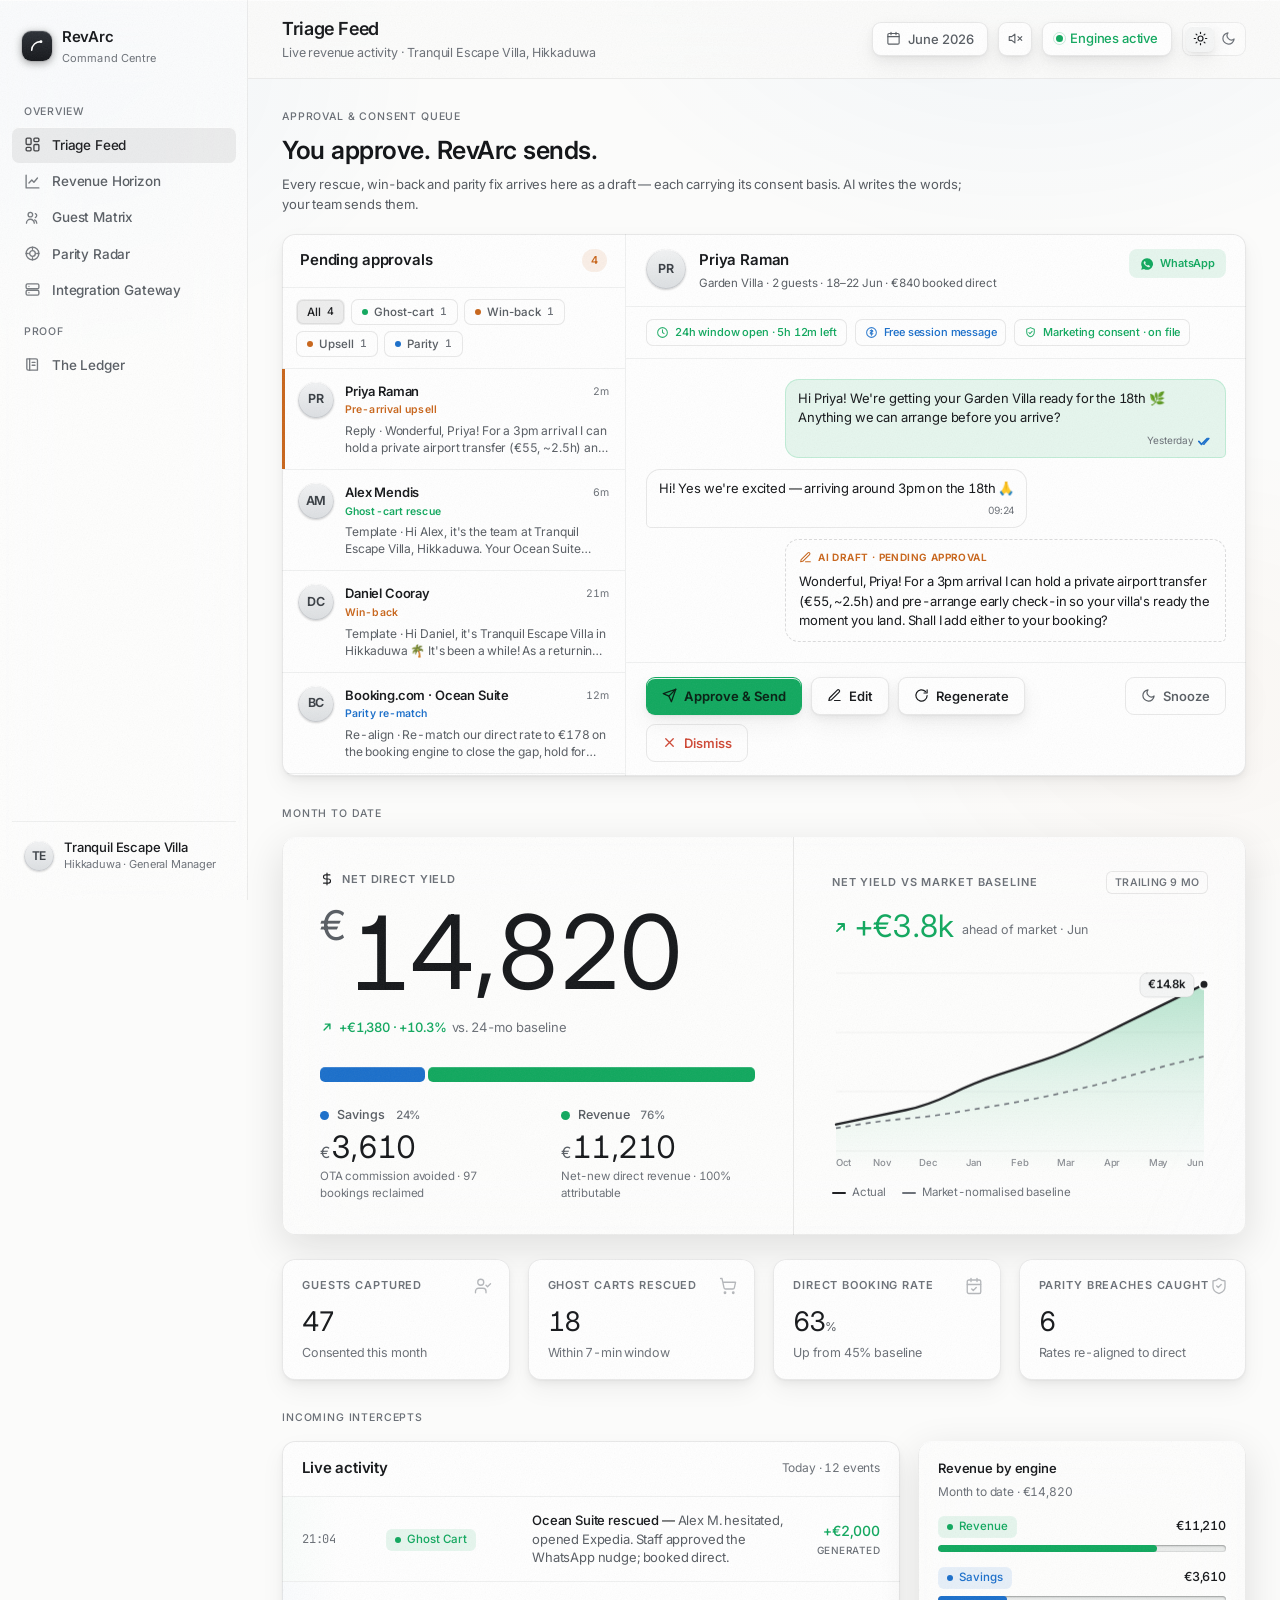
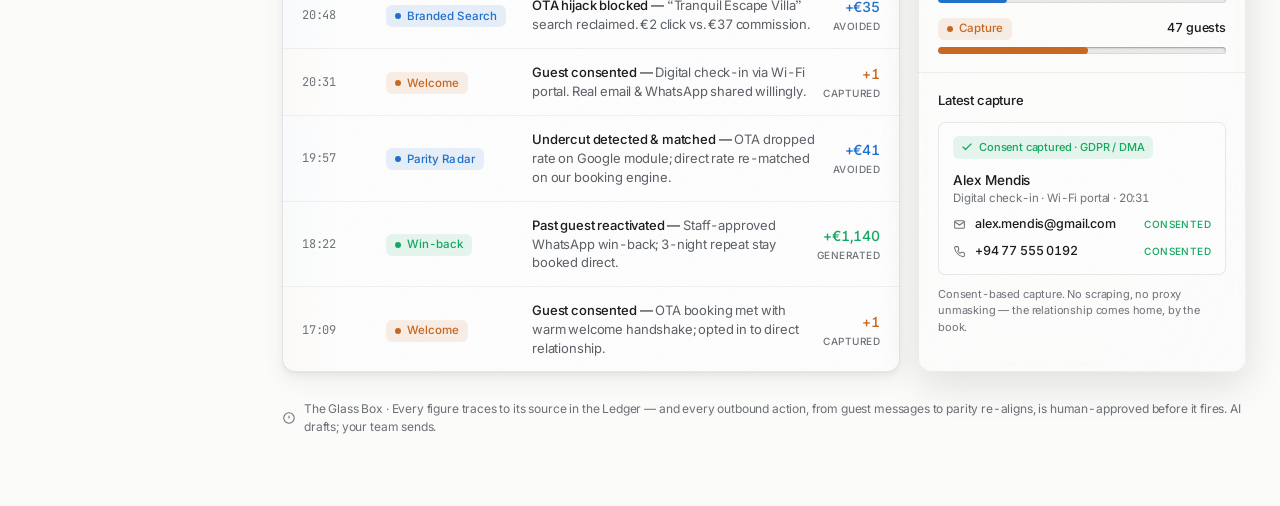
==== index.html @ 13516fdc "RevArc Command Centre prototype with mobile-responsive polish across parity, guests, ledger, integra" ====
<!DOCTYPE html>
<html lang="en" data-theme="dark">
<head>
<meta charset="UTF-8" />
<meta name="viewport" content="width=device-width, initial-scale=1.0, viewport-fit=cover" />
<title>RevArc Command Centre · Triage Feed · v10</title>
<link rel="preconnect" href="https://fonts.googleapis.com">
<link rel="preconnect" href="https://fonts.gstatic.com" crossorigin>
<link href="https://fonts.googleapis.com/css2?family=Inter:wght@300;400;500;600;700&family=JetBrains+Mono:wght@400;500&display=swap" rel="stylesheet" media="print" onload="this.media='all'">
<style>
:root[data-theme="dark"]{
  --bg-base:#050607; --bg-sunken:#020303;
  --surface-1:#0F1113; --surface-2:#171A1C; --surface-3:#1E2225;
  --border-subtle:rgba(255,255,255,.05); --border-default:#24272D; --border-strong:#383C44;
  --text-primary:#F7F8F8; --text-secondary:#8B9099; --text-tertiary:#61656C; --w-metric:300;
  --accent:#ECEEF3; --accent-hover:#FFFFFF; --accent-subtle:rgba(255,255,255,.10);
  --sentinel:#3B8FD4; --concierge:#E0883C; --yield:#35C77C;
  --positive:#35C77C; --negative:#E5675A;
  --sentinel-bg:rgba(59,143,212,.14); --concierge-bg:rgba(224,136,60,.14); --yield-bg:rgba(53,199,124,.12);
  --glass-fill:rgba(17,19,22,.5); --glass-brd:rgba(255,255,255,.1); --glass-hi:rgba(255,255,255,.09);
  --card-hi:rgba(255,255,255,.06);
  --elev:0 1px 1px rgba(0,0,0,.12),0 3px 4px rgba(0,0,0,.1),0 8px 14px rgba(0,0,0,.08);
  --elev-lg:0 4px 34px rgba(0,0,0,.6);
  --hover-shadow:0 22px 50px rgba(0,0,0,.62);
  --ambient-a:rgba(59,143,212,.06); --ambient-b:rgba(224,136,60,.03);
  --av-bg:linear-gradient(180deg,#33383F 0%,#1B1E22 100%); --av-fg:#E9EBEE; --av-ring:rgba(255,255,255,.10); --av-hi:rgba(255,255,255,.14);
  --topbar-fill:rgba(10,12,14,.82);
}
:root[data-theme="light"]{
  --bg-base:#FBFBFA; --bg-sunken:#EAECEB;
  --surface-1:#FFFFFF; --surface-2:#FFFFFF; --surface-3:#F5F6F6;
  --border-subtle:rgba(15,17,20,.06); --border-default:rgba(15,17,20,.09); --border-strong:rgba(15,17,20,.15);
  --text-primary:#15171A; --text-secondary:#585D63; --text-tertiary:#6B7077; --w-metric:400;
  --accent:#1B1C1F; --accent-hover:#000000; --accent-subtle:rgba(20,21,24,.07);
  --sentinel:#1A6FCB; --concierge:#C9651A; --yield:#10A85E;
  --positive:#10A85E; --negative:#CF4734;
  --sentinel-bg:rgba(26,111,203,.10); --concierge-bg:rgba(201,101,26,.10); --yield-bg:rgba(16,168,94,.10);
  --glass-fill:rgba(255,255,255,.62); --glass-brd:rgba(15,17,20,.07); --glass-hi:rgba(255,255,255,.85);
  --card-hi:rgba(255,255,255,.9);
  --elev:0 1px 2px rgba(15,17,20,.04),0 4px 10px rgba(15,17,20,.05),0 10px 24px rgba(15,17,20,.05);
  --elev-lg:0 12px 40px rgba(15,17,20,.12);
  --hover-shadow:0 24px 52px rgba(15,17,20,.17);
  --ambient-a:rgba(26,111,203,.05); --ambient-b:rgba(201,101,26,.03);
  --av-bg:linear-gradient(180deg,#F2F3F4 0%,#DCDFE2 100%); --av-fg:#3A3F45; --av-ring:rgba(15,17,20,.10); --av-hi:rgba(255,255,255,.95);
  --topbar-fill:rgba(252,252,251,.85);
}
:root{
  --radius-sm:7px; --radius-md:13px; --radius-lg:16px;
  --ease-out:cubic-bezier(.16,1,.3,1); --ease-std:cubic-bezier(.4,0,.2,1); --ease-butter:cubic-bezier(.22,1,.36,1);
  --sidebar-w:248px; --glass-blur:blur(34px) saturate(118%);
}
*{box-sizing:border-box;margin:0;padding:0}
html,body{height:100%}html{background:var(--bg-base)}
body{
  font-family:'Inter',-apple-system,BlinkMacSystemFont,sans-serif;
  font-feature-settings:"cv01" 1,"ss03" 1,"tnum" 1;
  background:var(--bg-base); color:var(--text-primary);
  font-size:14px; font-weight:400; line-height:1.5; letter-spacing:-.011em;
  -webkit-font-smoothing:antialiased; text-rendering:optimizeLegibility;
  transition:background .5s var(--ease-std), color .5s var(--ease-std);
}
body::before{content:"";position:fixed;inset:0;z-index:0;pointer-events:none;
  background:radial-gradient(760px 500px at 80% -6%,var(--ambient-a),transparent 62%),radial-gradient(660px 460px at 4% 8%,var(--ambient-a),transparent 58%),radial-gradient(560px 440px at 94% 78%,var(--ambient-b),transparent 60%);}
.card::after,.meter::after,.panel::after,.sidebar::after,.topbar::after{content:"";position:absolute;inset:0;border-radius:inherit;z-index:3;pointer-events:none;opacity:.07;
  background-image:url("data:image/svg+xml,%3Csvg xmlns='http://www.w3.org/2000/svg' width='256' height='256'%3E%3Cfilter id='n'%3E%3CfeTurbulence type='fractalNoise' baseFrequency='0.8' numOctaves='4' stitchTiles='stitch'/%3E%3CfeColorMatrix type='saturate' values='0'/%3E%3C/filter%3E%3Crect width='100%25' height='100%25' filter='url(%23n)'/%3E%3C/svg%3E");background-size:256px 256px}
.card.sheen::before,.panel.sheen::before{content:"";position:absolute;inset:0;border-radius:inherit;z-index:3;pointer-events:none;opacity:.07;
  background-image:url("data:image/svg+xml,%3Csvg xmlns='http://www.w3.org/2000/svg' width='256' height='256'%3E%3Cfilter id='n'%3E%3CfeTurbulence type='fractalNoise' baseFrequency='0.8' numOctaves='4' stitchTiles='stitch'/%3E%3CfeColorMatrix type='saturate' values='0'/%3E%3C/filter%3E%3Crect width='100%25' height='100%25' filter='url(%23n)'/%3E%3C/svg%3E");background-size:256px 256px}
.tnum{font-variant-numeric:tabular-nums}
.mono{font-family:'JetBrains Mono',monospace;font-variant-numeric:tabular-nums;letter-spacing:-.015em}
::selection{background:var(--accent-subtle)}
:focus-visible{outline:2px solid var(--accent);outline-offset:2px;border-radius:4px}

/* custom cursor */
body.cursor-on,body.cursor-on *{cursor:none !important}
.cursor-dot,.cursor-ring{position:fixed;top:0;left:0;z-index:10000;pointer-events:none;border-radius:50%;will-change:transform;opacity:0;transition:opacity .3s}
body.cursor-on .cursor-dot{opacity:1}
.cursor-dot{width:6px;height:6px;background:var(--accent)}
.cursor-ring{width:30px;height:30px;border:1.5px solid var(--accent);
  transition:width .3s var(--ease-out),height .3s var(--ease-out),background .3s,border-color .3s,opacity .3s}
body.cursor-on .cursor-ring{opacity:.4}
body.cursor-on .cursor-ring.hot{width:44px;height:44px;opacity:.55;background:transparent}

/* moving sheen on glass */
.sheen::after{content:"";position:absolute;inset:0;border-radius:inherit;pointer-events:none;z-index:1;
  background:linear-gradient(115deg,transparent 36%,var(--glass-hi) 50%,transparent 64%);
  background-size:260% 100%;background-position:var(--sheen,0%) 0;opacity:.45;mix-blend-mode:overlay;transition:background-position .15s linear}

.app{display:grid;grid-template-columns:var(--sidebar-w) 1fr;min-height:100vh;position:relative;z-index:1}
.sidebar{display:flex;flex-direction:column;position:sticky;top:0;height:100vh;padding:18px 12px;
  background:var(--glass-fill);backdrop-filter:var(--glass-blur);-webkit-backdrop-filter:var(--glass-blur);
  box-shadow:inset -1px 0 0 var(--glass-brd),inset 0 1px 0 var(--glass-hi)}
.brand{display:flex;align-items:center;gap:10px;padding:8px 10px 22px}
.brand-mark{width:30px;height:30px;border-radius:9px;background:linear-gradient(180deg,#2B2F35 0%,#14161A 100%);display:grid;place-items:center;flex:none;box-shadow:inset 0 1px 0 rgba(255,255,255,.14),0 2px 8px rgba(0,0,0,.4),0 0 0 1px var(--border-default)}
.brand-mark svg{width:16px;height:16px;color:#fff}
.brand-name{font-weight:590;font-size:15px;letter-spacing:-.02em}
.brand-sub{font-size:11px;color:var(--text-tertiary);letter-spacing:.01em;margin-top:1px}
.nav-label{font-size:10.5px;font-weight:510;letter-spacing:.07em;text-transform:uppercase;color:var(--text-tertiary);padding:16px 12px 7px}
.nav-item{display:flex;align-items:center;gap:11px;padding:8px 12px;border-radius:7px;color:var(--text-secondary);font-size:13.5px;font-weight:500;cursor:pointer;position:relative;transition:background .18s var(--ease-out),color .18s;border:none;background:none;width:100%;text-align:left;font-family:inherit;text-decoration:none}
.nav-item svg{width:17px;height:17px;flex:none;opacity:.82}
.nav-item:hover{background:var(--surface-2);color:var(--text-primary)}
.nav-item.active{background:var(--accent-subtle);color:var(--accent);box-shadow:inset 0 1px 0 var(--card-hi)}
.sidebar-foot{margin-top:auto;padding:12px 8px 4px;border-top:1px solid var(--border-subtle)}
.user-chip{display:flex;align-items:center;gap:10px;padding:6px 4px}
.avatar{width:30px;height:30px;border-radius:50%;background:var(--av-bg);display:grid;place-items:center;font-size:12px;font-weight:600;color:var(--av-fg);flex:none;box-shadow:inset 0 1px 0 var(--av-hi),inset 0 0 0 1px var(--av-ring),0 1px 2px rgba(0,0,0,.18)}
.user-name{font-size:13px;font-weight:510;line-height:1.2}
.user-role{font-size:11px;color:var(--text-tertiary)}

.main{display:flex;flex-direction:column;min-width:0}
.topbar{position:sticky;top:0;z-index:20;display:flex;align-items:center;gap:16px;padding:15px 34px;
  background:var(--topbar-fill);backdrop-filter:var(--glass-blur);-webkit-backdrop-filter:var(--glass-blur);
  border-bottom:1px solid var(--glass-brd);box-shadow:inset 0 1px 0 var(--glass-hi);isolation:isolate}
.page-title{font-size:18px;font-weight:590;letter-spacing:-.02em}
.page-meta{font-size:12.5px;color:var(--text-tertiary);margin-top:2px}
.vbadge{font-size:10px;font-weight:510;letter-spacing:.05em;text-transform:uppercase;color:var(--accent);background:var(--accent-subtle);padding:4px 9px;border-radius:6px;box-shadow:inset 0 0 0 1px var(--glass-brd),inset 0 1px 0 var(--card-hi)}
.topbar-right{margin-left:auto;display:flex;align-items:center;gap:10px}
.pill{display:inline-flex;align-items:center;gap:7px;height:34px;padding:0 13px;border-radius:9px;border:1px solid var(--border-default);background:var(--surface-2);font-size:13px;font-weight:500;color:var(--text-secondary);cursor:pointer;transition:.28s var(--ease-butter);font-family:inherit;box-shadow:var(--elev),inset 0 1px 0 var(--card-hi)}
.pill:hover{border-color:var(--border-strong);color:var(--text-primary);transform:translateY(-1px);box-shadow:var(--hover-shadow),inset 0 1px 0 var(--card-hi)}
.pill svg{width:15px;height:15px}
.pill.icon-only{padding:0;width:34px;justify-content:center}
.sync{color:var(--positive);cursor:default}
.sync:hover{transform:none}
.dot{width:7px;height:7px;border-radius:50%;background:currentColor;position:relative}
.dot.breathe::after{content:"";position:absolute;inset:-3px;border-radius:50%;border:1px solid currentColor;opacity:.22}
.theme-toggle{display:flex;align-items:center;border:1px solid var(--glass-brd);border-radius:9px;background:var(--glass-fill);backdrop-filter:var(--glass-blur);-webkit-backdrop-filter:var(--glass-blur);padding:3px;height:34px;box-shadow:inset 0 1px 0 var(--glass-hi)}
.theme-toggle button{width:28px;height:26px;border:none;background:none;border-radius:6px;display:grid;place-items:center;cursor:pointer;color:var(--text-tertiary);transition:.45s var(--ease-butter)}
.theme-toggle button svg{width:15px;height:15px}
.theme-toggle button.on{background:var(--surface-3);color:var(--text-primary);box-shadow:var(--elev),inset 0 1px 0 var(--card-hi)}

.content{padding:30px 34px 70px;max-width:1500px;width:100%}
.section-eyebrow{font-size:10.5px;font-weight:510;letter-spacing:.08em;text-transform:uppercase;color:var(--text-tertiary);margin-bottom:15px}
.hero{margin-bottom:24px}
.card.hero-hub{display:flex;gap:0;align-items:stretch;padding:0}
.hh-main{flex:1 1 53%;display:flex;flex-direction:column;justify-content:center;min-width:0;padding:34px 38px}
.hh-side{flex:1 1 47%;display:flex;flex-direction:column;justify-content:flex-start;min-width:0;padding:34px 38px;border-left:1px solid var(--border-default)}
.hh-figure{font-size:clamp(60px,8vw,104px);font-weight:var(--w-metric);letter-spacing:-.04em;line-height:.9;display:flex;align-items:flex-start;position:relative;z-index:2;color:var(--text-primary)}
.hh-figure .kpi-cur{font-size:.4em;margin-top:.14em;margin-right:5px}
.hh-base{color:var(--text-tertiary);font-weight:400}
.comp{margin-top:30px;max-width:560px;position:relative}
.comp-bar{display:flex;gap:3px;height:15px;width:100%;transform-origin:left center;animation:barGrow 1.05s var(--ease-butter) both;animation-delay:.3s}
@keyframes barGrow{from{transform:scaleX(0);opacity:.3}to{transform:scaleX(1);opacity:1}}
.comp-seg{height:100%;border-radius:5px;cursor:default;box-shadow:inset 0 1px 0 rgba(255,255,255,.16);transition:opacity .28s var(--ease-butter)}
.comp-seg.sav{flex:2436 1 0;background:var(--sentinel)}
.comp-seg.rev{flex:7564 1 0;background:var(--yield)}
.comp[data-active="sav"] .comp-seg.rev,.comp[data-active="rev"] .comp-seg.sav{opacity:.28}
.comp-legend{display:flex;gap:44px;margin-top:24px}
.cl{display:flex;flex-direction:column;gap:6px;cursor:default;transition:opacity .28s var(--ease-butter)}
.comp[data-active="sav"] .cl.rev,.comp[data-active="rev"] .cl.sav{opacity:.36}
.cl-top{display:flex;align-items:center;gap:8px;font-size:12.5px;color:var(--text-secondary);font-weight:530;letter-spacing:-.005em}
.cl-dot{width:9px;height:9px;border-radius:50%;flex:none}
.cl-share{margin-left:3px;font-size:11.5px;color:var(--text-tertiary);font-weight:500;font-variant-numeric:tabular-nums}
.cl-val{font-size:31px;font-weight:var(--w-metric);letter-spacing:-.025em;line-height:1;color:var(--text-primary);font-variant-numeric:tabular-nums}
.cl-val .kpi-cur{font-size:.5em;margin-right:2px}
.cl-note{font-size:11.5px;color:var(--text-tertiary);line-height:1.45;max-width:236px}
.comp-tip{position:absolute;top:-14px;left:0;transform:translate(-50%,-100%) translateY(6px);pointer-events:none;opacity:0;transition:opacity .2s var(--ease-butter),transform .2s var(--ease-butter);z-index:30;width:230px;box-sizing:border-box;padding:13px 15px;border-radius:12px;background:var(--surface-3);box-shadow:inset 0 0 0 1px var(--glass-brd),var(--elev-lg)}
.comp-tip.on{opacity:1;transform:translate(-50%,-100%) translateY(0)}
.ct-row{display:flex;align-items:center;gap:7px;font-size:11.5px;color:var(--text-secondary);font-weight:530;margin-bottom:8px}
.ct-dot{width:8px;height:8px;border-radius:50%}
.ct-share{margin-left:auto;color:var(--text-tertiary);font-weight:500;font-variant-numeric:tabular-nums}
.ct-amt{font-size:24px;font-weight:300;letter-spacing:-.02em;line-height:1;margin-bottom:7px;font-variant-numeric:tabular-nums;color:var(--text-primary)}
.ct-note{font-size:11px;color:var(--text-tertiary);line-height:1.45}
.hh-side-eyebrow{font-size:11px;color:var(--text-tertiary);font-weight:600;letter-spacing:.08em;text-transform:uppercase}
.hh-side-head{display:flex;align-items:center;justify-content:space-between;gap:12px}
.hh-side-chip{font-size:10.5px;font-weight:560;letter-spacing:.02em;text-transform:uppercase;color:var(--text-tertiary);padding:4px 9px;border-radius:6px;box-shadow:inset 0 0 0 1px var(--border-default);white-space:nowrap}
.hh-side-stat{display:flex;align-items:flex-end;gap:5px;margin-top:16px;font-size:31px;font-weight:var(--w-metric);letter-spacing:-.025em;line-height:1;color:var(--yield);font-variant-numeric:tabular-nums}
.hh-side-stat svg{width:17px;height:17px;margin-bottom:5px}
.hh-side-stat-sub{font-size:12.5px;font-weight:400;letter-spacing:-.005em;color:var(--text-tertiary);margin-left:4px;margin-bottom:5px}
.hh-side .spark{flex:1 1 auto;min-height:188px;margin-top:18px}
@media (prefers-reduced-motion:reduce){.comp-bar{animation:none}}
@media (max-width:1080px){.card.hero-hub{flex-direction:column}.hh-side{border-left:none;border-top:1px solid var(--border-default)}}

.card,.meter,.panel{position:relative;isolation:isolate}
.card{background:var(--surface-1);border-radius:var(--radius-md);padding:22px 24px;overflow:hidden;
  box-shadow:inset 0 0 0 1px var(--border-default),inset 0 1px 0 var(--card-hi),var(--elev)}
.card.hero-main{background:var(--glass-fill);backdrop-filter:var(--glass-blur);-webkit-backdrop-filter:var(--glass-blur);
  box-shadow:inset 0 1px 0 var(--glass-hi),inset 0 0 0 1px var(--glass-brd),var(--elev-lg)}
.lift{transition:transform .5s var(--ease-butter),box-shadow .5s var(--ease-butter)}
.lift:hover{transform:translateY(-4px);
  box-shadow:inset 0 0 0 1px var(--border-strong),inset 0 1px 0 var(--card-hi),var(--hover-shadow)}
.card.hero-main.lift:hover,.panel.glass.lift:hover{box-shadow:inset 0 1px 0 var(--glass-hi),inset 0 0 0 1px var(--glass-brd),var(--hover-shadow)}

.kpi-eyebrow{font-size:11px;color:var(--text-tertiary);font-weight:600;letter-spacing:.08em;text-transform:uppercase;display:flex;align-items:center;gap:8px;margin-bottom:14px;position:relative;z-index:2}
.kpi-value{font-size:46px;font-weight:300;letter-spacing:-.035em;line-height:1;position:relative;z-index:2}
.kpi-value.sm{font-size:31px;font-weight:400;letter-spacing:-.02em}
.kpi-cur{font-size:.52em;color:var(--text-secondary);font-weight:400;margin-right:3px}
.kpi-delta{display:inline-flex;align-items:center;gap:5px;font-size:13px;font-weight:510;margin-top:14px;position:relative;z-index:2}
.kpi-delta.up{color:var(--positive)}
.kpi-delta svg{width:14px;height:14px}
.kpi-sub{font-size:12.5px;color:var(--text-tertiary);margin-top:9px;line-height:1.5;position:relative;z-index:2}

/* odometer */
.od{display:inline-flex;align-items:flex-start}
.od-cell{display:inline-block;height:1em;line-height:1;overflow:hidden;vertical-align:top}
.od-strip{display:flex;flex-direction:column;transition:transform .9s var(--ease-butter)}
.od-strip>span{height:1em;line-height:1;display:block}
.od-sep{display:inline-block}

.engine-accent.sentinel{--c:var(--sentinel);--cbg:var(--sentinel-bg)}
.engine-accent.yield{--c:var(--yield);--cbg:var(--yield-bg)}
.card.engine-accent{display:flex;flex-direction:column}
.card.engine-accent .kpi-delta{padding-top:16px}
.card.engine-accent .spark.mini{flex:1 1 auto;height:auto;min-height:52px;margin-top:16px;position:relative;z-index:2}
.card.engine-accent .spark.mini svg{width:100%;height:100%;display:block}

.spark{margin-top:20px;height:96px;width:100%;position:relative;z-index:2}
#yieldChart{touch-action:none;cursor:crosshair;width:100%;height:100%;display:block}
@media(max-width:760px){.comp-tip{width:min(240px,calc(100vw - 32px))}}
.spark canvas{width:100%!important;height:100%!important}
.baseline-legend{display:flex;gap:16px;margin-top:11px;font-size:11.5px;color:var(--text-tertiary);position:relative;z-index:2}
.lg{display:inline-flex;align-items:center;gap:6px}
.lg i{width:14px;height:2px;border-radius:2px;display:inline-block}
.meters{display:grid;grid-template-columns:repeat(4,1fr);gap:18px;margin-bottom:30px}
.meter{background:var(--surface-1);border-radius:var(--radius-md);padding:18px 20px;overflow:hidden;
  box-shadow:inset 0 0 0 1px var(--border-default),inset 0 1px 0 var(--card-hi),var(--elev)}
.meter .kpi-value{font-size:27px;font-weight:400}
.meter-ico{position:absolute;top:18px;right:18px;width:18px;height:18px;color:var(--text-tertiary);opacity:.5;transition:opacity .28s var(--ease-butter),transform .28s var(--ease-butter);z-index:2;pointer-events:none}
.meter:hover .meter-ico{opacity:.85;transform:translateY(-1px)}
.meter-ico svg{width:100%;height:100%;display:block;stroke-width:1.8}

.chip{display:inline-flex;align-items:center;gap:6px;height:22px;padding:0 9px;border-radius:6px;font-size:11.5px;font-weight:510;letter-spacing:.005em;box-shadow:inset 0 0 0 1px rgba(255,255,255,.05)}
.chip .cdot{width:6px;height:6px;border-radius:50%;background:var(--c)}
.chip.sentinel{--c:var(--sentinel);background:var(--sentinel-bg);color:var(--sentinel)}
.chip.concierge{--c:var(--concierge);background:var(--concierge-bg);color:var(--concierge)}
.chip.yield{--c:var(--yield);background:var(--yield-bg);color:var(--yield)}

.feed-wrap{display:grid;grid-template-columns:1fr 328px;gap:18px;align-items:stretch}
.feed-wrap>.anim{display:flex;flex-direction:column;min-height:0}
.feed-wrap>.anim>.panel{flex:1 1 auto}
.panel{background:var(--surface-1);border-radius:var(--radius-md);overflow:hidden;box-shadow:inset 0 0 0 1px var(--border-default),inset 0 1px 0 var(--card-hi),var(--elev)}
.panel.glass{background:var(--glass-fill);backdrop-filter:var(--glass-blur);-webkit-backdrop-filter:var(--glass-blur);box-shadow:inset 0 1px 0 var(--glass-hi),inset 0 0 0 1px var(--glass-brd),var(--elev-lg)}
.panel-head{display:flex;align-items:center;justify-content:space-between;padding:16px 20px;border-bottom:1px solid var(--border-subtle);position:relative;z-index:2}
.panel-head h3{font-size:15px;font-weight:600;letter-spacing:-.01em}
.panel-head .sub{font-size:12px;color:var(--text-tertiary)}
.feed-list{position:relative;z-index:2}
.row{display:grid;grid-template-columns:70px 132px 1fr auto;gap:14px;align-items:center;padding:14px 20px;border-bottom:1px solid var(--border-subtle);position:relative;transition:background .22s var(--ease-out)}
.row::before{content:"";position:absolute;left:0;top:0;bottom:0;width:58px;pointer-events:none;
  background:linear-gradient(90deg,var(--cfade),transparent);opacity:.22;transition:opacity .25s}
.row:last-child{border-bottom:none}
.row.s{--cfade:var(--sentinel-bg)} .row.c{--cfade:var(--concierge-bg)} .row.y{--cfade:var(--yield-bg)}
.row:hover{background:var(--surface-2)} .row:hover::before{opacity:.5}
.row>*{position:relative;z-index:1}
.row.fresh{animation:rowin .55s var(--ease-out)}
@keyframes rowin{from{opacity:0;transform:translateY(-8px)}to{opacity:1;transform:none}}
.row .time{font-size:12px;color:var(--text-tertiary)}
.row .event{font-size:13px;color:var(--text-primary);font-weight:400;line-height:1.45}
.row .event b{font-weight:510}
.row .event .guest{color:var(--text-secondary)}
.row .val{font-size:14px;font-weight:510;text-align:right;white-space:nowrap}
.row .val.pos{color:var(--positive)}
.row .val .lbl{display:block;font-size:10px;font-weight:500;color:var(--text-tertiary);text-transform:uppercase;letter-spacing:.05em;text-align:right;margin-top:2px}
.row.s .val{color:var(--sentinel)} .row.c .val{color:var(--concierge)}

.mini{padding:18px 20px;position:relative;z-index:2}
.mini h4{font-size:13px;font-weight:560;letter-spacing:-.01em;margin-bottom:4px}
.bar-row{margin-top:15px}
.bar-row .bl{display:flex;justify-content:space-between;align-items:center;font-size:12.5px;margin-bottom:7px}
.bar-row .bl .vv{font-weight:510}
.track{height:7px;border-radius:4px;background:var(--bg-sunken);overflow:hidden;box-shadow:inset 0 0 0 1px var(--border-subtle),inset 0 1px 2px rgba(0,0,0,.3)}
.track i{display:block;height:100%;width:0;border-radius:4px;background:var(--c)}
.capture{padding:18px 20px;border-top:1px solid var(--border-subtle);position:relative;z-index:2}
.consent-card{border-radius:var(--radius-sm);padding:14px 15px;background:var(--surface-2);box-shadow:inset 0 0 0 1px var(--border-default),inset 0 1px 0 var(--card-hi)}
.consent-badge{display:inline-flex;align-items:center;gap:6px;font-size:11px;font-weight:510;color:var(--yield);background:var(--yield-bg);padding:3px 8px;border-radius:6px;margin-bottom:11px;box-shadow:inset 0 0 0 1px rgba(255,255,255,.05)}
.consent-badge svg{width:12px;height:12px}
.consent-row{display:flex;align-items:center;gap:9px;font-size:12.5px;margin-top:8px;color:var(--text-secondary)}
.consent-row svg{width:13px;height:13px;color:var(--text-tertiary);flex:none}
.consent-row .v{color:var(--text-primary);font-weight:500}
.consent-tag{margin-left:auto;font-size:10px;color:var(--yield);font-weight:510;text-transform:uppercase;letter-spacing:.04em}
.foot-note{margin-top:28px;font-size:12px;color:var(--text-tertiary);display:flex;align-items:center;gap:8px}
.foot-note svg{flex:none}

@keyframes cardin{from{opacity:0;transform:translateY(12px)}to{opacity:1;transform:none}}
.anim{animation:cardin .65s var(--ease-out) backwards}
.d1{animation-delay:.04s}.d2{animation-delay:.1s}.d3{animation-delay:.16s}.d4{animation-delay:.22s}.d5{animation-delay:.28s}.d6{animation-delay:.34s}.d7{animation-delay:.4s}
@media(max-width:1100px){.hero,.meters,.feed-wrap{grid-template-columns:1fr 1fr}.feed-wrap{grid-template-columns:1fr}}
@media(max-width:760px){.app{grid-template-columns:1fr}.hero{grid-template-columns:1fr}}
@media(max-width:560px){.meters{grid-template-columns:1fr}.row{grid-template-columns:1fr auto;gap:3px 12px;padding:12px 15px;align-items:start}.row .time{grid-column:1;grid-row:1}.row>span:nth-child(2){grid-column:1;grid-row:2;margin:2px 0}.row .event{grid-column:1;grid-row:3}.row .val{grid-column:2;grid-row:1/4;align-self:center}}
@media(prefers-reduced-motion:reduce){*{animation:none!important;transition:none!important}}

/* ===== Approval Inbox (human-in-the-loop) ===== */
.queue-intro{font-size:12.5px;color:var(--text-secondary);margin:-6px 0 15px;max-width:820px;line-height:1.55}
.q-hero{margin-bottom:20px}
.q-hero .section-eyebrow{margin-bottom:11px}
.q-hero-title{font-size:clamp(21px,2.1vw,25px);font-weight:600;letter-spacing:-.02em;line-height:1.18;color:var(--text-primary);margin-bottom:9px}
.q-hero-sub{font-size:13px;color:var(--text-secondary);line-height:1.55;max-width:680px}
.q-filters{display:flex;flex-wrap:wrap;gap:6px;padding:11px 14px;border-bottom:1px solid var(--border-subtle);position:relative;z-index:2}
.qf{display:inline-flex;align-items:center;gap:6px;height:26px;padding:0 10px;border-radius:7px;border:1px solid var(--border-default);background:var(--surface-2);color:var(--text-secondary);font-size:11.5px;font-weight:520;font-family:inherit;cursor:pointer;transition:.2s var(--ease-out)}
.qf:hover{border-color:var(--border-strong);color:var(--text-primary)}
.qf.on{background:var(--accent-subtle);color:var(--accent);border-color:transparent;box-shadow:inset 0 0 0 1px var(--glass-brd)}
.qf .qf-n{font-variant-numeric:tabular-nums;font-size:10.5px;color:var(--text-tertiary)}
.qf.on .qf-n{color:var(--accent)}
.qf .qf-dot{width:6px;height:6px;border-radius:50%;background:var(--c,var(--text-tertiary))}
.inbox{display:grid;grid-template-columns:344px 1fr;align-items:stretch;min-height:540px}
.inbox-queue{border-right:1px solid var(--border-subtle);display:flex;flex-direction:column;min-width:0}
.queue-head{display:flex;align-items:center;justify-content:space-between;padding:15px 18px;border-bottom:1px solid var(--border-subtle);position:relative;z-index:2}
.queue-head h3{font-size:15px;font-weight:600;letter-spacing:-.01em}
.queue-count{font-size:11px;font-weight:580;color:var(--concierge);background:var(--concierge-bg);padding:3px 9px;border-radius:20px;box-shadow:inset 0 0 0 1px rgba(255,255,255,.05)}
.queue-list{overflow-y:auto;flex:1;position:relative;z-index:2}
.q-item{display:flex;gap:11px;padding:13px 16px;border-bottom:1px solid var(--border-subtle);cursor:pointer;position:relative;transition:background .2s var(--ease-out),opacity .35s,transform .35s}
.q-item::before{content:"";position:absolute;left:0;top:0;bottom:0;width:3px;background:var(--c,var(--concierge));opacity:0;transition:opacity .2s}
.q-item:hover{background:var(--surface-2)}
.q-item.sel{background:var(--surface-2)}
.q-item.sel::before{opacity:1}
.q-item.removing{opacity:0;transform:translateX(-14px)}
.q-av{width:36px;height:36px;border-radius:50%;flex:none;display:grid;place-items:center;font-size:12.5px;font-weight:650;color:var(--av-fg);background:var(--av-bg);box-shadow:inset 0 1px 0 var(--av-hi),inset 0 0 0 1px var(--av-ring),0 1px 2px rgba(0,0,0,.18)}
.q-main{min-width:0;flex:1}
.q-top{display:flex;align-items:center;gap:8px}
.q-name{font-size:13px;font-weight:580;white-space:nowrap;overflow:hidden;text-overflow:ellipsis}
.q-time{font-size:10.5px;color:var(--text-tertiary);margin-left:auto;flex:none}
.q-type{font-size:10.5px;font-weight:580;letter-spacing:.01em;margin-top:1px}
.q-prev{font-size:12px;color:var(--text-secondary);margin-top:4px;display:-webkit-box;-webkit-line-clamp:2;-webkit-box-orient:vertical;overflow:hidden;line-height:1.42}
.q-empty{padding:46px 22px;text-align:center;color:var(--text-tertiary);font-size:12.5px;line-height:1.5}
.inbox-thread{display:flex;flex-direction:column;min-width:0;position:relative;z-index:2}
.th-head{padding:15px 20px;border-bottom:1px solid var(--border-subtle);display:flex;align-items:flex-start;gap:13px}
.th-head .q-av{width:40px;height:40px}
.th-id{min-width:0}
.th-name{font-size:15px;font-weight:600;letter-spacing:-.01em}
.th-ctx{font-size:11.5px;color:var(--text-secondary);margin-top:3px;line-height:1.45}
.th-chan{margin-left:auto;display:inline-flex;align-items:center;gap:6px;font-size:11px;font-weight:580;color:var(--yield);background:var(--yield-bg);padding:6px 11px;border-radius:8px;flex:none;box-shadow:inset 0 0 0 1px rgba(255,255,255,.05)}
.th-chan svg{width:14px;height:14px}
.th-badges{display:flex;flex-wrap:wrap;gap:8px;padding:12px 20px;border-bottom:1px solid var(--border-subtle)}
.tb{display:inline-flex;align-items:center;gap:6px;font-size:11px;font-weight:520;padding:5px 10px;border-radius:7px;background:var(--surface-2);color:var(--text-secondary);box-shadow:inset 0 0 0 1px var(--border-default)}
.tb svg{width:13px;height:13px;opacity:.9}
.tb.ok{color:var(--yield)}
.tb.warn{color:var(--concierge)}
.tb.info{color:var(--sentinel)}
.th-convo{flex:1;overflow-y:auto;padding:20px;display:flex;flex-direction:column;gap:11px;min-height:230px}
.wa-day{align-self:center;font-size:10.5px;color:var(--text-tertiary);background:var(--surface-2);padding:4px 12px;border-radius:20px;box-shadow:inset 0 0 0 1px var(--border-subtle)}
.bub{max-width:76%;padding:10px 13px;border-radius:14px;font-size:13px;line-height:1.5;position:relative;box-shadow:var(--elev)}
.bub .meta{display:block;font-size:10px;color:var(--text-tertiary);margin-top:5px;text-align:right}
.bub.in{align-self:flex-start;background:var(--surface-2);border-bottom-left-radius:5px;box-shadow:inset 0 0 0 1px var(--border-default)}
.bub.out{align-self:flex-end;background:var(--yield-bg);border-bottom-right-radius:5px;box-shadow:inset 0 0 0 1px rgba(53,199,124,.22)}
.bub.draft{align-self:flex-end;width:76%;background:var(--surface-1);border:1px dashed var(--border-strong);border-bottom-right-radius:5px;box-shadow:none}
.bub.draft .dlabel{display:flex;align-items:center;gap:6px;font-size:10px;font-weight:650;letter-spacing:.04em;text-transform:uppercase;color:var(--concierge);margin-bottom:7px}
.bub.draft.tmpl .dlabel{color:var(--sentinel)}
.bub.draft .dlabel svg{width:13px;height:13px}
.bub.draft .dtext{outline:none}
.bub.draft .dtext[contenteditable="true"]{outline:2px solid var(--sentinel);outline-offset:3px;border-radius:6px}
.tick{display:inline-flex;vertical-align:middle;margin-left:4px;color:var(--sentinel)}
.tick svg{width:15px;height:10px}
.regen-shim{animation:shim .8s var(--ease-out)}
@keyframes shim{0%{opacity:.25}100%{opacity:1}}
.th-actions{display:flex;align-items:center;gap:9px;padding:14px 20px;border-top:1px solid var(--border-subtle);flex-wrap:wrap}
.btn{display:inline-flex;align-items:center;gap:7px;height:38px;padding:0 15px;border-radius:9px;font-size:13px;font-weight:560;font-family:inherit;cursor:pointer;border:1px solid var(--border-default);background:var(--surface-2);color:var(--text-primary);transition:.22s var(--ease-butter);box-shadow:var(--elev),inset 0 1px 0 var(--card-hi)}
.btn svg{width:15px;height:15px}
.btn:hover{transform:translateY(-1px);border-color:var(--border-strong);box-shadow:var(--hover-shadow),inset 0 1px 0 var(--card-hi)}
.btn.primary{background:var(--yield);color:#052012;border-color:transparent;font-weight:640}
.btn.ghost{background:none;box-shadow:none;color:var(--text-secondary)}
.btn.ghost:hover{background:var(--surface-2);box-shadow:var(--elev)}
.btn.danger{color:var(--negative)}
.btn[disabled]{opacity:.45;pointer-events:none}
.btn.approve-anim{position:relative;overflow:hidden;isolation:isolate}
.btn.approve-anim::after{content:"";position:absolute;z-index:-1;top:-50%;left:-60%;width:42%;height:200%;background:linear-gradient(100deg,transparent 0%,rgba(255,255,255,.08) 24%,rgba(255,255,255,.5) 50%,rgba(255,255,255,.08) 76%,transparent 100%);filter:blur(2px);transform:translateX(-30%) rotate(22deg);opacity:0;pointer-events:none}
.btn.approve-anim:hover::after{opacity:1;animation:approveSweep 1s cubic-bezier(.5,0,.2,1)}
@keyframes approveSweep{0%{transform:translateX(-30%) rotate(22deg)}100%{transform:translateX(620%) rotate(22deg)}}
.th-actions .spacer{margin-left:auto}
.toast-wrap{position:fixed;bottom:26px;left:50%;transform:translateX(-50%);z-index:10001;display:flex;flex-direction:column;gap:10px;align-items:center;pointer-events:none}
.toast{display:flex;align-items:center;gap:10px;padding:11px 16px;border-radius:11px;background:var(--surface-3);color:var(--text-primary);font-size:13px;font-weight:520;box-shadow:var(--elev-lg),inset 0 0 0 1px var(--border-default);animation:toastin .4s var(--ease-out);max-width:min(460px,92vw)}
.toast svg{width:16px;height:16px;flex:none;color:var(--yield)}
.toast.out{animation:toastout .35s var(--ease-out) forwards}
@keyframes toastin{from{opacity:0;transform:translateY(14px)}to{opacity:1;transform:none}}
@keyframes toastout{to{opacity:0;transform:translateY(10px)}}
@media(max-width:1100px){.inbox{grid-template-columns:1fr}.inbox-queue{border-right:none;border-bottom:1px solid var(--border-subtle);max-height:300px}.bub.draft{width:90%}}

</style>
  <!-- self-contained: command palette + design kit are inlined per page -->
</head>
<body>
<div class="cursor-ring"></div><div class="cursor-dot"></div>
<div class="app">
  <aside class="sidebar">
    <div class="brand">
      <div class="brand-mark"><svg viewBox="0 0 24 24" fill="none" stroke="currentColor" stroke-width="2.3" stroke-linecap="round" stroke-linejoin="round"><path d="M4 18.5 A 13 13 0 0 1 18 5.5"/><circle cx="18" cy="5.5" r="2.1" fill="currentColor" stroke="none"/></svg></div>
      <div><div class="brand-name">RevArc</div><div class="brand-sub">Command Centre</div></div>
    </div>
    <div class="nav-label">Overview</div>
    <a class="nav-item active" href="index.html"><svg viewBox="0 0 24 24" fill="none" stroke="currentColor" stroke-width="1.9" stroke-linecap="round" stroke-linejoin="round"><rect x="3" y="3" width="7" height="9" rx="1.5"/><rect x="14" y="3" width="7" height="5" rx="1.5"/><rect x="14" y="12" width="7" height="9" rx="1.5"/><rect x="3" y="16" width="7" height="5" rx="1.5"/></svg>Triage Feed</a>
    <a class="nav-item" href="horizon.html"><svg viewBox="0 0 24 24" fill="none" stroke="currentColor" stroke-width="1.9" stroke-linecap="round" stroke-linejoin="round"><path d="M3 3v18h18"/><path d="M7 14l4-4 3 3 5-6"/></svg>Revenue Horizon</a>
    <a class="nav-item" href="guests.html"><svg viewBox="0 0 24 24" fill="none" stroke="currentColor" stroke-width="1.9" stroke-linecap="round" stroke-linejoin="round"><circle cx="9" cy="8" r="3.2"/><path d="M3.5 20a5.5 5.5 0 0 1 11 0"/><path d="M16 6.5a3 3 0 0 1 0 5.6"/><path d="M18 20a5 5 0 0 0-3-4.6"/></svg>Guest Matrix</a>
    <a class="nav-item" href="parity.html"><svg viewBox="0 0 24 24" fill="none" stroke="currentColor" stroke-width="1.9" stroke-linecap="round" stroke-linejoin="round"><circle cx="12" cy="12" r="9"/><circle cx="12" cy="12" r="4"/><path d="M12 3v3M12 18v3M3 12h3M18 12h3"/></svg>Parity Radar</a>
    <a class="nav-item" href="integrations.html"><svg viewBox="0 0 24 24" fill="none" stroke="currentColor" stroke-width="1.9" stroke-linecap="round" stroke-linejoin="round"><rect x="3" y="4" width="18" height="7" rx="2"/><rect x="3" y="13" width="18" height="7" rx="2"/><path d="M7 7.5h.01M7 16.5h.01"/></svg>Integration Gateway</a>
    <div class="nav-label">Proof</div>
    <a class="nav-item" href="ledger.html"><svg viewBox="0 0 24 24" fill="none" stroke="currentColor" stroke-width="1.9" stroke-linecap="round" stroke-linejoin="round"><path d="M4 4h13a2 2 0 0 1 2 2v14H6a2 2 0 0 1-2-2z"/><path d="M8 4v16M11.5 9h4M11.5 13h4"/></svg>The Ledger</a>
    <div class="sidebar-foot">
      <div class="user-chip">
        <div class="avatar">TE</div>
        <div><div class="user-name">Tranquil Escape Villa</div><div class="user-role">Hikkaduwa · General Manager</div></div>
      </div>
    </div>
  </aside>

  <div class="main">
    <header class="topbar">
      <div style="display:flex;align-items:center;gap:12px">
        <div>
          <div class="page-title">Triage Feed</div>
          <div class="page-meta">Live revenue activity · Tranquil Escape Villa, Hikkaduwa</div>
        </div>
      </div>
      <div class="topbar-right">
        <button class="pill"><svg viewBox="0 0 24 24" fill="none" stroke="currentColor" stroke-width="1.8" stroke-linecap="round" stroke-linejoin="round"><rect x="3" y="4" width="18" height="17" rx="2"/><path d="M3 9h18M8 2v4M16 2v4"/></svg>June 2026</button>
        <button class="pill icon-only" id="soundBtn" aria-label="Toggle sound" title="Sound off"><svg id="soundIcon" viewBox="0 0 24 24" fill="none" stroke="currentColor" stroke-width="1.8" stroke-linecap="round" stroke-linejoin="round"><path d="M11 5L6 9H2v6h4l5 4V5z"/><line x1="22" y1="9" x2="16" y2="15"/><line x1="16" y1="9" x2="22" y2="15"/></svg></button>
        <span class="pill sync"><span class="dot breathe"></span>Engines active</span>
        <div class="theme-toggle" role="group" aria-label="Theme">
          <button id="toLight" onclick="setTheme('light',event)" aria-label="Light"><svg viewBox="0 0 24 24" fill="none" stroke="currentColor" stroke-width="1.9" stroke-linecap="round" stroke-linejoin="round"><circle cx="12" cy="12" r="4"/><path d="M12 2v2M12 20v2M4.9 4.9l1.4 1.4M17.7 17.7l1.4 1.4M2 12h2M20 12h2M4.9 19.1l1.4-1.4M17.7 6.3l1.4-1.4"/></svg></button>
          <button id="toDark" class="on" onclick="setTheme('dark',event)" aria-label="Dark"><svg viewBox="0 0 24 24" fill="none" stroke="currentColor" stroke-width="1.9" stroke-linecap="round" stroke-linejoin="round"><path d="M21 12.8A9 9 0 1 1 11.2 3a7 7 0 0 0 9.8 9.8z"/></svg></button>
        </div>
      </div>
    </header>

    <main class="content">
      <div class="q-hero">
        <div class="section-eyebrow">Approval &amp; Consent Queue</div>
        <div class="q-hero-title">You approve. RevArc sends.</div>
        <div class="q-hero-sub">Every rescue, win-back and parity fix arrives here as a draft &mdash; each carrying its consent basis. <span style="white-space:nowrap">AI writes the words;</span> <span style="white-space:nowrap">your team sends them.</span></div>
      </div>
      <div class="panel lift anim d1" style="margin-bottom:30px">
        <div class="inbox">
          <div class="inbox-queue">
            <div class="queue-head"><h3>Pending approvals</h3><span class="queue-count" id="qCount">0</span></div>
            <div class="q-filters" id="qFilters"></div>
            <div class="queue-list" id="queueList"></div>
          </div>
          <div class="inbox-thread" id="thread"></div>
        </div>
      </div>
      <div class="section-eyebrow">Month to date</div>
      <div class="hero">
        <div class="card hero-main sheen lift anim d2 hero-hub">
          <div class="hh-main">
            <div class="kpi-eyebrow"><svg width="14" height="14" viewBox="0 0 24 24" fill="none" stroke="var(--accent)" stroke-width="2" stroke-linecap="round"><path d="M12 2v20M17 5H9.5a3.5 3.5 0 0 0 0 7h5a3.5 3.5 0 0 1 0 7H6"/></svg>Net Direct Yield</div>
            <div class="hh-figure tnum"><span class="kpi-cur">€</span><span class="od" id="ndy"></span></div>
            <div class="kpi-delta up"><svg viewBox="0 0 24 24" fill="none" stroke="currentColor" stroke-width="2.4" stroke-linecap="round" stroke-linejoin="round"><path d="M7 17L17 7M17 7H9M17 7v8"/></svg><span id="ndyDelta">+€1,380 · +10.3%</span> <span class="hh-base">vs. 24-mo baseline</span></div>
            <div class="comp" id="comp">
              <div class="comp-bar" id="compBar">
                <div class="comp-seg sav" data-k="sav"></div>
                <div class="comp-seg rev" data-k="rev"></div>
              </div>
              <div class="comp-legend">
                <div class="cl sav" data-k="sav">
                  <div class="cl-top"><span class="cl-dot" style="background:var(--sentinel)"></span>Savings<span class="cl-share">24%</span></div>
                  <div class="cl-val"><span class="kpi-cur">€</span><span class="num" id="savNum" data-val="3610">0</span></div>
                  <div class="cl-note">OTA commission avoided · 97 bookings reclaimed</div>
                </div>
                <div class="cl rev" data-k="rev">
                  <div class="cl-top"><span class="cl-dot" style="background:var(--yield)"></span>Revenue<span class="cl-share">76%</span></div>
                  <div class="cl-val"><span class="kpi-cur">€</span><span class="num" id="revNum" data-val="11210">0</span></div>
                  <div class="cl-note">Net-new direct revenue · 100% attributable</div>
                </div>
              </div>
              <div class="comp-tip" id="compTip"></div>
            </div>
          </div>
          <div class="hh-side">
            <div class="hh-side-head">
              <div class="hh-side-eyebrow">Net yield vs market baseline</div>
              <div class="hh-side-chip">Trailing 9 mo</div>
            </div>
            <div class="hh-side-stat tnum"><svg viewBox="0 0 24 24" fill="none" stroke="currentColor" stroke-width="2.6" stroke-linecap="round" stroke-linejoin="round"><path d="M7 17L17 7M17 7H9M17 7v8"/></svg>+€3.8k<span class="hh-side-stat-sub">ahead of market · Jun</span></div>
            <div class="spark"><canvas id="yieldChart"></canvas></div>
            <div class="baseline-legend"><span class="lg"><i style="background:var(--accent)"></i>Actual</span><span class="lg"><i style="background:var(--text-tertiary)"></i>Market-normalised baseline</span></div>
          </div>
        </div>
      </div>


      <div class="meters">
        <div class="meter lift anim d3"><span class="meter-ico"><svg viewBox="0 0 24 24" fill="none" stroke="currentColor" stroke-width="1.7" stroke-linecap="round" stroke-linejoin="round"><path d="M16 21v-2a4 4 0 0 0-4-4H6a4 4 0 0 0-4 4v2"/><circle cx="9" cy="7" r="4"/><path d="m16 11 2 2 4-4"/></svg></span><div class="kpi-eyebrow">Guests captured</div><div class="kpi-value tnum"><span class="num" id="capMeter" data-val="47">0</span></div><div class="kpi-sub">Consented this month</div></div>
        <div class="meter lift anim d4"><span class="meter-ico"><svg viewBox="0 0 24 24" fill="none" stroke="currentColor" stroke-width="1.7" stroke-linecap="round" stroke-linejoin="round"><circle cx="8" cy="21" r="1"/><circle cx="19" cy="21" r="1"/><path d="M2.05 2.05h2l2.66 12.42a2 2 0 0 0 2 1.58h9.78a2 2 0 0 0 1.95-1.57l1.65-7.43H5.12"/></svg></span><div class="kpi-eyebrow">Ghost carts rescued</div><div class="kpi-value tnum"><span class="num" id="ghostMeter" data-val="18">0</span></div><div class="kpi-sub">Within 7-min window</div></div>
        <div class="meter lift anim d5"><span class="meter-ico"><svg viewBox="0 0 24 24" fill="none" stroke="currentColor" stroke-width="1.7" stroke-linecap="round" stroke-linejoin="round"><path d="M8 2v4"/><path d="M16 2v4"/><rect width="18" height="18" x="3" y="4" rx="2"/><path d="M3 10h18"/><path d="m9 16 2 2 4-4"/></svg></span><div class="kpi-eyebrow">Direct booking rate</div><div class="kpi-value tnum"><span class="num" data-val="63">0</span><span style="font-size:.45em;color:var(--text-secondary)">%</span></div><div class="kpi-sub">Up from 45% baseline</div></div>
        <div class="meter lift anim d6"><span class="meter-ico"><svg viewBox="0 0 24 24" fill="none" stroke="currentColor" stroke-width="1.7" stroke-linecap="round" stroke-linejoin="round"><path d="M20 13c0 5-3.5 7.5-7.66 8.95a1 1 0 0 1-.67-.01C7.5 20.5 4 18 4 13V6a1 1 0 0 1 1-1c2 0 4.5-1.2 6.24-2.72a1.17 1.17 0 0 1 1.52 0C14.51 3.81 17 5 19 5a1 1 0 0 1 1 1z"/><path d="m9 12 2 2 4-4"/></svg></span><div class="kpi-eyebrow">Parity breaches caught</div><div class="kpi-value tnum"><span class="num" data-val="6">0</span></div><div class="kpi-sub">Rates re-aligned to direct</div></div>
      </div>

      <div class="section-eyebrow">Incoming intercepts</div>
      <div class="feed-wrap">
        <div class="panel lift anim d5">
          <div class="panel-head"><h3>Live activity</h3><span class="sub">Today · <span id="evtCount">12</span> events</span></div>
          <div class="feed-list" id="feed">
          <div class="row y"><span class="time mono">21:04</span><span><span class="chip yield"><span class="cdot"></span>Ghost Cart</span></span><span class="event"><b>Ocean Suite rescued</b> — <span class="guest">Alex M. hesitated, opened Expedia. Staff approved the WhatsApp nudge; booked direct.</span></span><span class="val pos tnum">+€2,000<span class="lbl">Generated</span></span></div>
          <div class="row s"><span class="time mono">20:48</span><span><span class="chip sentinel"><span class="cdot"></span>Branded Search</span></span><span class="event"><b>OTA hijack blocked</b> — <span class="guest">“Tranquil Escape Villa” search reclaimed. €2 click vs. €37 commission.</span></span><span class="val pos tnum">+€35<span class="lbl">Avoided</span></span></div>
          <div class="row c"><span class="time mono">20:31</span><span><span class="chip concierge"><span class="cdot"></span>Welcome</span></span><span class="event"><b>Guest consented</b> — <span class="guest">Digital check-in via Wi-Fi portal. Real email &amp; WhatsApp shared willingly.</span></span><span class="val tnum">+1<span class="lbl">Captured</span></span></div>
          <div class="row s"><span class="time mono">19:57</span><span><span class="chip sentinel"><span class="cdot"></span>Parity Radar</span></span><span class="event"><b>Undercut detected &amp; matched</b> — <span class="guest">OTA dropped rate on Google module; direct rate re-matched on our booking engine.</span></span><span class="val pos tnum">+€41<span class="lbl">Avoided</span></span></div>
          <div class="row y"><span class="time mono">18:22</span><span><span class="chip yield"><span class="cdot"></span>Win-back</span></span><span class="event"><b>Past guest reactivated</b> — <span class="guest">Staff-approved WhatsApp win-back; 3-night repeat stay booked direct.</span></span><span class="val pos tnum">+€1,140<span class="lbl">Generated</span></span></div>
          <div class="row c"><span class="time mono">17:09</span><span><span class="chip concierge"><span class="cdot"></span>Welcome</span></span><span class="event"><b>Guest consented</b> — <span class="guest">OTA booking met with warm welcome handshake; opted in to direct relationship.</span></span><span class="val tnum">+1<span class="lbl">Captured</span></span></div>
          </div>
        </div>

        <div class="anim d6">
          <div class="panel glass sheen lift">
            <div class="mini">
              <h4>Revenue by engine</h4>
              <div style="font-size:12px;color:var(--text-tertiary)">Month to date · <span id="engTotal">€14,820</span></div>
              <div class="bar-row"><div class="bl"><span class="chip yield"><span class="cdot"></span>Revenue</span><span class="vv tnum" id="engRev">€11,210</span></div><div class="track"><i id="engRevBar" data-w="76%" style="--c:var(--yield)"></i></div></div>
              <div class="bar-row"><div class="bl"><span class="chip sentinel"><span class="cdot"></span>Savings</span><span class="vv tnum" id="engSav">€3,610</span></div><div class="track"><i id="engSavBar" data-w="24%" style="--c:var(--sentinel)"></i></div></div>
              <div class="bar-row"><div class="bl"><span class="chip concierge"><span class="cdot"></span>Capture</span><span class="vv tnum" id="engCap">47 guests</span></div><div class="track"><i id="engCapBar" data-w="52%" style="--c:var(--concierge)"></i></div></div>
            </div>
            <div class="capture">
              <h4 style="font-size:13px;font-weight:510;margin-bottom:12px">Latest capture</h4>
              <div class="consent-card">
                <span class="consent-badge"><svg viewBox="0 0 24 24" fill="none" stroke="currentColor" stroke-width="2.4" stroke-linecap="round" stroke-linejoin="round"><path d="M20 6L9 17l-5-5"/></svg>Consent captured · GDPR / DMA</span>
                <div style="font-size:13.5px;font-weight:510">Alex Mendis</div>
                <div style="font-size:11.5px;color:var(--text-tertiary);margin-bottom:4px">Digital check-in · Wi-Fi portal · 20:31</div>
                <div class="consent-row"><svg viewBox="0 0 24 24" fill="none" stroke="currentColor" stroke-width="1.9"><rect x="3" y="5" width="18" height="14" rx="2"/><path d="M3 7l9 6 9-6"/></svg><span class="v">alex.mendis@gmail.com</span><span class="consent-tag">Consented</span></div>
                <div class="consent-row"><svg viewBox="0 0 24 24" fill="none" stroke="currentColor" stroke-width="1.9"><path d="M21 16.5v3a2 2 0 0 1-2.2 2A19 19 0 0 1 3 5.2 2 2 0 0 1 5 3h3a2 2 0 0 1 2 1.7l.6 3a2 2 0 0 1-.6 1.9L8.8 11a15 15 0 0 0 4.2 4.2l1.4-1.2a2 2 0 0 1 1.9-.6l3 .6A2 2 0 0 1 21 16.5z"/></svg><span class="v">+94 77 555 0192</span><span class="consent-tag">Consented</span></div>
              </div>
              <div style="font-size:11px;color:var(--text-tertiary);margin-top:11px;line-height:1.5">Consent-based capture. No scraping, no proxy unmasking — the relationship comes home, by the book.</div>
            </div>
          </div>
        </div>
      </div>

      <div class="foot-note"><svg width="14" height="14" viewBox="0 0 24 24" fill="none" stroke="currentColor" stroke-width="1.8"><circle cx="12" cy="12" r="9"/><path d="M12 8v5M12 16h.01"/></svg>The Glass Box · Every figure traces to its source in the Ledger — and every outbound action, from guest messages to parity re-aligns, is human-approved before it fires. AI drafts; your team sends.</div>
    </main>
  </div>
</div>

<script>
const reduce = matchMedia('(prefers-reduced-motion: reduce)').matches;
let chartReady=false, booted=false;

(function(){
  if(window.rkBindPointerSurface) return;
  var RK_COARSE = false;
  try{ RK_COARSE = matchMedia('(pointer: coarse)').matches || matchMedia('(hover: none)').matches; }catch(e){}
  window.rkBindPointerSurface = function(el, onPointer, onClear, dismissSel){
    if(!el || el._rkPtrBound) return;
    el._rkPtrBound = true;
    el.style.touchAction = 'none';
    var sticky = false;
    function run(e){ onPointer(e); sticky = RK_COARSE; }
    function clear(force){
      if(RK_COARSE && !force && !sticky) return;
      sticky = false;
      if(onClear) onClear();
    }
    el.addEventListener('pointerdown', function(e){
      if(e.pointerType === 'mouse' && e.button !== 0) return;
      try{ el.setPointerCapture(e.pointerId); }catch(x){}
      run(e);
    });
    el.addEventListener('pointermove', function(e){
      if(e.pointerType === 'mouse' || el.hasPointerCapture(e.pointerId)) run(e);
    });
    el.addEventListener('pointerup', function(e){
      try{ if(el.hasPointerCapture(e.pointerId)) el.releasePointerCapture(e.pointerId); }catch(x){}
    });
    el.addEventListener('pointercancel', function(e){
      try{ if(el.hasPointerCapture(e.pointerId)) el.releasePointerCapture(e.pointerId); }catch(x){}
    });
    el.addEventListener('pointerleave', function(){
      if(!RK_COARSE && onClear) onClear();
    });
    if(RK_COARSE && onClear){
      document.addEventListener('pointerdown', function(e){
        if(!sticky) return;
        if(el.contains(e.target)) return;
        if(dismissSel && e.target.closest && e.target.closest(dismissSel)) return;
        clear(true);
      }, true);
    }
  };
  window.rkBindHoverGroup = function(root, selector, onOver, onOut, dismissSel){
    if(!root) return;
    var sticky = false;
    root.querySelectorAll(selector).forEach(function(el){
      function over(){ onOver(el); if(RK_COARSE) sticky = true; }
      el.addEventListener('mouseenter', over);
      el.addEventListener('mouseleave', function(){ sticky = false; if(onOut) onOut(); });
      el.addEventListener('pointerdown', function(e){
        if(e.pointerType === 'mouse') return;
        over();
      });
    });
    if(RK_COARSE && onOut){
      document.addEventListener('pointerdown', function(e){
        if(!sticky) return;
        if(root.contains(e.target)) return;
        if(dismissSel && e.target.closest && e.target.closest(dismissSel)) return;
        sticky = false;
        onOut();
      }, true);
    }
  };
})();

function hexA(h,a){h=h.trim().replace('#','');if(h.length===3)h=h.split('').map(x=>x+x).join('');const n=parseInt(h,16);return `rgba(${(n>>16)&255},${(n>>8)&255},${n&255},${a})`;}
function cssVar(n){return getComputedStyle(document.documentElement).getPropertyValue(n).trim();}

// ---- theme ----
const saved = localStorage.getItem('revarc-theme');
applyTheme(saved || (matchMedia('(prefers-color-scheme: light)').matches ? 'light' : 'dark'));
function applyTheme(t){
  document.documentElement.dataset.theme = t;
  document.getElementById('toDark').classList.toggle('on', t==='dark');
  document.getElementById('toLight').classList.toggle('on', t==='light');
  if(chartReady) renderChart();
}
function setTheme(t, e){
  if(document.documentElement.dataset.theme === t) return;
  localStorage.setItem('revarc-theme', t);
  if(!document.startViewTransition || reduce){ applyTheme(t); return; }
  const x=e.clientX, y=e.clientY, end=Math.hypot(Math.max(x,innerWidth-x),Math.max(y,innerHeight-y));
  const tr=document.startViewTransition(()=>applyTheme(t));
  tr.ready.then(()=>document.documentElement.animate(
    {clipPath:[`circle(0px at ${x}px ${y}px)`,`circle(${end}px at ${x}px ${y}px)`]},
    {duration:900,easing:'cubic-bezier(.83,0,.17,1)',pseudoElement:'::view-transition-new(root)'}));
}

// ---- custom cursor ----
if(matchMedia('(hover:hover) and (pointer:fine)').matches && !reduce){
  void 0; /* custom cursor disabled on shared front-desk PCs */
  const dot=document.querySelector('.cursor-dot'), ring=document.querySelector('.cursor-ring');
  let mx=innerWidth/2,my=innerHeight/2,rx=mx,ry=my;
  addEventListener('pointermove',e=>{mx=e.clientX;my=e.clientY;dot.style.transform=`translate(${mx}px,${my}px) translate(-50%,-50%)`;});
  (function loop(){rx+=(mx-rx)*.2;ry+=(my-ry)*.2;ring.style.transform=`translate(${rx}px,${ry}px) translate(-50%,-50%)`;requestAnimationFrame(loop);})();
  const hot=()=>ring.classList.add('hot'), cool=()=>ring.classList.remove('hot');
  document.querySelectorAll('a,button,.lift,.nav-item,.row,.pill,.theme-toggle button').forEach(el=>{el.addEventListener('pointerenter',hot);el.addEventListener('pointerleave',cool);});
}

// ---- moving sheen on glass (scroll-driven) ----
const scroller=document.querySelector('.main')||window;
function updateSheen(){const sc=document.querySelector('.content');const y=window.scrollY||document.documentElement.scrollTop;document.documentElement.style.setProperty('--sheen',Math.min(y/700,1)*100+'%');}
addEventListener('scroll',updateSheen,{passive:true});

// ---- odometer ----
function setOdometer(el,value){
  const str=Math.round(value).toLocaleString('en-US');
  if(el.dataset.len!=str.length){
    el.innerHTML='';
    for(const ch of str){
      if(ch===','){const s=document.createElement('span');s.className='od-sep';s.textContent=',';el.appendChild(s);}
      else{const cell=document.createElement('span');cell.className='od-cell';const strip=document.createElement('span');strip.className='od-strip';for(let i=0;i<=9;i++){const d=document.createElement('span');d.textContent=i;strip.appendChild(d);}cell.appendChild(strip);el.appendChild(cell);}
    }
    el.dataset.len=str.length;
  }
  const cells=el.querySelectorAll('.od-cell');let ci=0;
  for(const ch of str){if(ch===',')continue;const d=+ch;const strip=cells[ci].querySelector('.od-strip');strip.style.transitionDelay=(ci*0.04)+'s';strip.style.transform=`translateY(${-d*10}%)`;ci++;}
}

// ---- count-up / bars ----
function countUp(el){const end=+el.dataset.val,dur=+(el.dataset.dur||1000),t0=performance.now();(function tick(now){let p=Math.min((now-t0)/dur,1);p=1-Math.pow(1-p,3);el.textContent=Math.round(end*p).toLocaleString('en-US');if(p<1)requestAnimationFrame(tick);})(t0);}
function fillBars(){document.querySelectorAll('.track i').forEach((b,i)=>{const w=b.dataset.w;setTimeout(()=>{b.style.transition='width 1.1s cubic-bezier(.16,1,.3,1)';b.style.width=w;},160+i*130);});}

// ---- chart.js ----
const Y_LABELS=['Oct','Nov','Dec','Jan','Feb','Mar','Apr','May','Jun'];
const Y_ACTUAL=[7.4,7.9,8.4,9.6,10.4,11.2,12.4,13.6,14.8];
const Y_BASE=[7.2,7.6,7.8,8.2,8.6,9.1,9.7,10.4,11.0];
let yHover=-1;
function roundRect(ctx,x,y,w,h,r){ctx.beginPath();ctx.moveTo(x+r,y);ctx.arcTo(x+w,y,x+w,y+h,r);ctx.arcTo(x+w,y+h,x,y+h,r);ctx.arcTo(x,y+h,x,y,r);ctx.arcTo(x,y,x+w,y,r);ctx.closePath();}
function renderChart(){
  const c=document.getElementById('yieldChart'); if(!c)return;
  const wrap=c.parentElement;
  const ratio=window.devicePixelRatio||1;
  const W=Math.max(wrap.clientWidth,10), H=Math.max(wrap.clientHeight||96,40);
  c.width=W*ratio; c.height=H*ratio; c.style.width=W+'px'; c.style.height=H+'px';
  const ctx=c.getContext('2d'); ctx.setTransform(ratio,0,0,ratio,0,0); ctx.clearRect(0,0,W,H);
  const accent=cssVar('--accent'), tert=cssVar('--text-tertiary'), grn=cssVar('--yield');
  const padT=14,padB=22,padL=4,padR=4, n=Y_ACTUAL.length;
  const lo=6, hi=Math.max.apply(null,Y_ACTUAL)+0.6;
  const X=i=>padL+(W-padL-padR)*(i/(n-1));
  const Yv=v=>padT+(H-padT-padB)*(1-(v-lo)/(hi-lo));
  const pts=Y_ACTUAL.map((v,i)=>({x:X(i),y:Yv(v)}));
  const bpts=Y_BASE.map((v,i)=>({x:X(i),y:Yv(v)}));
  ctx.strokeStyle=hexA(tert,.09);ctx.lineWidth=1;for(let g=0;g<=3;g++){const gy=padT+(H-padT-padB)*(g/3);ctx.beginPath();ctx.moveTo(padL,gy);ctx.lineTo(W-padR,gy);ctx.stroke();}
  function trace(pp){ctx.moveTo(pp[0].x,pp[0].y);for(let i=0;i<pp.length-1;i++){const mx=(pp[i].x+pp[i+1].x)/2,my=(pp[i].y+pp[i+1].y)/2;ctx.quadraticCurveTo(pp[i].x,pp[i].y,mx,my);}ctx.lineTo(pp[n-1].x,pp[n-1].y);}
  const grad=ctx.createLinearGradient(0,padT,0,H);
  grad.addColorStop(0,hexA(grn,.32));grad.addColorStop(.55,hexA(grn,.10));grad.addColorStop(1,hexA(grn,0));
  ctx.beginPath();trace(pts);ctx.lineTo(pts[n-1].x,H);ctx.lineTo(pts[0].x,H);ctx.closePath();ctx.fillStyle=grad;ctx.fill();
  ctx.save();ctx.setLineDash([5,5]);ctx.beginPath();trace(bpts);ctx.strokeStyle=hexA(tert,1);ctx.lineWidth=1.6;ctx.lineJoin='round';ctx.stroke();ctx.restore();
  ctx.beginPath();trace(pts);ctx.strokeStyle=accent;ctx.lineWidth=2.4;ctx.lineJoin='round';ctx.lineCap='round';ctx.stroke();
  if(yHover>=0&&yHover<n){
    const pt=pts[yHover];
    ctx.save();ctx.setLineDash([3,4]);ctx.beginPath();ctx.moveTo(pt.x,padT-4);ctx.lineTo(pt.x,H-padB);ctx.strokeStyle=hexA(tert,.7);ctx.lineWidth=1;ctx.stroke();ctx.restore();
    ctx.beginPath();ctx.arc(pt.x,pt.y,4,0,Math.PI*2);ctx.fillStyle=accent;ctx.fill();ctx.lineWidth=2;ctx.strokeStyle=cssVar('--surface-1');ctx.stroke();
    const txt='€'+Math.round(Y_ACTUAL[yHover]*1000).toLocaleString('en-US'), sub=Y_LABELS[yHover];
    ctx.font='600 13px Inter,sans-serif';const tw=Math.max(ctx.measureText(txt).width,ctx.measureText(sub).width)+18;
    let bx=Math.max(2,Math.min(pt.x-tw/2,W-tw-2)); const by=Math.max(2,pt.y-46);
    ctx.fillStyle=cssVar('--surface-3');roundRect(ctx,bx,by,tw,36,8);ctx.fill();ctx.strokeStyle=cssVar('--border-default');ctx.lineWidth=1;roundRect(ctx,bx,by,tw,36,8);ctx.stroke();
    ctx.textBaseline='alphabetic';ctx.fillStyle=cssVar('--text-tertiary');ctx.font='500 10px Inter,sans-serif';ctx.fillText(sub,bx+9,by+14);
    ctx.fillStyle=cssVar('--text-primary');ctx.font='600 13px Inter,sans-serif';ctx.fillText(txt,bx+9,by+29);
  }
  ctx.fillStyle=hexA(tert,.8);ctx.font='500 9.5px Inter,sans-serif';ctx.textBaseline='alphabetic';
  Y_LABELS.forEach((m,i)=>{ctx.textAlign=i===0?'left':(i===n-1?'right':'center');const lx=i===0?padL:(i===n-1?W-padR:X(i));ctx.fillText(m,lx,H-7);});
  ctx.textAlign='left';
  if(yHover<0){
    const ep=pts[n-1];
    ctx.beginPath();ctx.arc(ep.x,ep.y,4.5,0,Math.PI*2);ctx.fillStyle=accent;ctx.fill();ctx.lineWidth=2;ctx.strokeStyle=cssVar('--surface-1');ctx.stroke();
    const vt='€'+Y_ACTUAL[n-1].toFixed(1)+'k';ctx.font='600 11.5px Inter,sans-serif';const vw=ctx.measureText(vt).width+16;
    let vx=ep.x-vw-10; if(vx<padL)vx=ep.x+10; const vy=Math.max(padT,ep.y-13);
    ctx.fillStyle=cssVar('--surface-3');roundRect(ctx,vx,vy,vw,24,7);ctx.fill();ctx.strokeStyle=cssVar('--border-default');ctx.lineWidth=1;roundRect(ctx,vx,vy,vw,24,7);ctx.stroke();
    ctx.fillStyle=cssVar('--text-primary');ctx.textAlign='left';ctx.textBaseline='middle';ctx.fillText(vt,vx+8,vy+12);ctx.textBaseline='alphabetic';
  }
}
function sparkFallback(){const s=document.querySelector('.spark');if(!s)return;s.innerHTML='<svg viewBox="0 0 320 60" preserveAspectRatio="none" style="width:100%;height:100%"><path d="M0,52 L40,48 L80,44 L120,38 L160,33 L200,28 L240,22 L280,15 L320,8" fill="none" stroke="var(--accent)" stroke-width="2.2" stroke-linecap="round"/></svg>';}

// ---- sound ----
let soundOn=false, actx=null;
const soundBtn=document.getElementById('soundBtn');
soundBtn.addEventListener('click',()=>{
  soundOn=!soundOn;
  if(soundOn&&!actx){try{actx=new (window.AudioContext||window.webkitAudioContext)();}catch(e){}}
  if(soundOn&&actx&&actx.state==='suspended')actx.resume();
  soundBtn.style.color=soundOn?'var(--accent)':'';
  soundBtn.title=soundOn?'Sound on':'Sound off';
  document.getElementById('soundIcon').innerHTML=soundOn
    ? '<path d="M11 5L6 9H2v6h4l5 4V5z"/><path d="M15.5 8.5a5 5 0 0 1 0 7"/><path d="M18.5 6a9 9 0 0 1 0 12"/>'
    : '<path d="M11 5L6 9H2v6h4l5 4V5z"/><line x1="22" y1="9" x2="16" y2="15"/><line x1="16" y1="9" x2="22" y2="15"/>';
});
function chime(){if(!soundOn||!actx)return;const t=actx.currentTime;[880,1320].forEach((f,i)=>{const o=actx.createOscillator(),g=actx.createGain();o.type='sine';o.frequency.value=f;o.connect(g);g.connect(actx.destination);g.gain.setValueAtTime(0.0001,t+i*0.06);g.gain.exponentialRampToValueAtTime(0.045,t+i*0.06+0.012);g.gain.exponentialRampToValueAtTime(0.0001,t+i*0.06+0.3);o.start(t+i*0.06);o.stop(t+i*0.06+0.32);});}

// ---- live updates (fully reconciled state) ----
let revenue=11210, savings=3610, captures=47, ghosts=18, evt=12;
const CAP={rev:14600, sav:3950, ghost:22};
const CAPTURE_TARGET=90;
function eur(n){return '€'+Math.round(n).toLocaleString('en-US');}
function setBar(id,pct){const b=document.getElementById(id);if(b)b.style.width=Math.max(0,Math.min(100,pct))+'%';}
function recalc(){
  const ndy=revenue+savings;
  setOdometer(document.getElementById('ndy'),ndy);
  const set=(id,v)=>{const el=document.getElementById(id);if(el)el.textContent=v;};
  set('revNum',Math.round(revenue).toLocaleString('en-US'));
  set('savNum',Math.round(savings).toLocaleString('en-US'));
  set('capMeter',captures);
  set('ghostMeter',ghosts);
  set('engRev',eur(revenue));
  set('engSav',eur(savings));
  set('engCap',captures+' guests');
  set('engTotal',eur(ndy));
  setBar('engRevBar',revenue/ndy*100);
  setBar('engSavBar',savings/ndy*100);
  setBar('engCapBar',captures/CAPTURE_TARGET*100);
}
const feedTemplates=[
  {cls:'s',chip:'sentinel',label:'Branded Search',title:'OTA hijack blocked',guest:'Direct ad reclaimed the branded query — €2 click vs. €37 commission.',kind:'sav',add:37},
  {cls:'c',chip:'concierge',label:'Welcome',title:'Guest consented',guest:'Digital check-in via Wi-Fi portal. Contact details shared willingly.',kind:'cap'},
  {cls:'y',chip:'yield',label:'Ghost Cart',title:'Suite rescued',guest:'Hesitation detected on checkout; Staff approved the WhatsApp nudge inside the 7-min window.',kind:'rev',add:1480,ghost:true},
  {cls:'s',chip:'sentinel',label:'Parity Radar',title:'Undercut matched',guest:'OTA dropped rate on the Google module; direct rate re-matched on our booking engine.',kind:'sav',add:41},
  {cls:'c',chip:'concierge',label:'Welcome',title:'Guest consented',guest:'OTA arrival met with a warm welcome handshake; opted in to direct.',kind:'cap'},
  {cls:'y',chip:'yield',label:'Win-back',title:'Past guest reactivated',guest:'Staff-approved WhatsApp campaign; repeat stay booked direct.',kind:'rev',add:1240}
];
let ti=0;
function nowHM(){const d=new Date();return String(d.getHours()).padStart(2,'0')+':'+String(d.getMinutes()).padStart(2,'0');}
function pushEvent(){
  const t=feedTemplates[ti%feedTemplates.length];ti++;
  let valText,lbl,valClass='',valStyle='',doChime=false;
  if(t.kind==='cap'){
    captures++;valText='+1';lbl='Captured';valStyle='';
  }else if(t.kind==='rev'){
    const a=t.add||0;
    if(t.ghost&&ghosts<CAP.ghost)ghosts++;
    if(a>0){valText='+'+eur(a);lbl='Generated';valClass='pos';doChime=true;}
    else{valText='Tracking';lbl='Monitored';}
  }else{
    const a=t.add||0;
    if(a>0){valText='+'+eur(a);lbl='Avoided';valClass='pos';}
    else{valText='Held';lbl='Defended';}
  }
  const feed=document.getElementById('feed');
  const row=document.createElement('div');row.className='row '+t.cls+' fresh';
  row.innerHTML=`<span class="time mono">${nowHM()}</span><span><span class="chip ${t.chip}"><span class="cdot"></span>${t.label}</span></span><span class="event"><b>${t.title}</b> — <span class="guest">${t.guest}</span></span><span class="val ${valClass} tnum" ${valStyle}>${valText}<span class="lbl">${lbl}</span></span>`;
  feed.insertBefore(row,feed.firstChild);
  while(feed.children.length>7)feed.removeChild(feed.lastChild);
  evt++;document.getElementById('evtCount').textContent=evt;
  recalc();
  if(doChime)chime();
}

/* ===== Approval Inbox (human-in-the-loop) ===== */
const INBOX=[
  {id:'g1',name:'Priya Raman',initials:'PR',c1:'var(--concierge)',c2:'var(--yield)',
   type:'Pre-arrival upsell',typeColor:'var(--concierge)',time:'2m',flow:'upsell',channel:{label:'WhatsApp',icon:'wa',color:'var(--yield)',bg:'var(--yield-bg)'},
   ctx:'Garden Villa \u00b7 2 guests \u00b7 18\u201322 Jun \u00b7 \u20ac840 booked direct',
   window:{open:true,text:'24h window open \u00b7 5h 12m left'},
   cost:'Free session message',consentText:'Marketing consent \u00b7 on file',
   phase:'freeform',
   history:[
     {dir:'out',text:"Hi Priya! We're getting your Garden Villa ready for the 18th \ud83c\udf3f Anything we can arrange before you arrive?",time:'Yesterday'},
     {dir:'in',text:"Hi! Yes we're excited \u2014 arriving around 3pm on the 18th \ud83d\ude4f",time:'09:24'}
   ],
   draft:{kind:'freeform',variants:[
     "Wonderful, Priya! For a 3pm arrival I can hold a private airport transfer (\u20ac55, ~2.5h) and pre-arrange early check-in so your villa's ready the moment you land. Shall I add either to your booking?",
     "Lovely! Since you're arriving mid-afternoon, would you like a chilled welcome platter and a sunset kayak session on the 19th? Both go straight onto your direct booking \u2014 no deposit needed.",
     "Perfect timing \ud83d\ude4f We have a Garden Villa upgrade to the Ocean-view suite for your dates at \u20ac40/night direct. Want me to pencil it in alongside an early check-in?"
   ],vIndex:0},
   revenue:180,feedDetail:'Pre-arrival upsell approved \u2014 airport transfer + early check-in confirmed direct.'},

  {id:'g2',name:'Alex Mendis',initials:'AM',c1:'var(--yield)',c2:'var(--sentinel)',
   type:'Ghost-cart rescue',typeColor:'var(--yield)',time:'6m',flow:'ghost',channel:{label:'WhatsApp',icon:'wa',color:'var(--yield)',bg:'var(--yield-bg)'},
   ctx:'Ocean Suite \u00b7 19\u201321 Jun \u00b7 \u20ac2,000 cart abandoned \u00b7 consented 20:31',
   window:{open:false,text:'Outside 24h window \u00b7 template required'},
   cost:'Utility template \u00b7 ~\u20ac0.04',consentText:'Service consent \u00b7 on file',
   phase:'template',note:'No prior WhatsApp conversation',
   history:[],
   draft:{kind:'template',variants:[
     "Hi Alex, it's the team at Tranquil Escape Villa, Hikkaduwa. Your Ocean Suite (19\u201321 Jun) is still held. We've matched our best direct rate and added a free late checkout \u2014 shall we confirm it for you?",
     "Hello Alex \ud83d\udc4b Your Ocean Suite for 19\u201321 Jun is reserved a little longer. Book direct and we'll include welcome drinks and our best available rate. Would you like to complete it?"
   ],vIndex:0},
   reply:"Oh yes! I got distracted earlier \u2014 is that direct rate still available?",
   followup:[
     "Absolutely, Alex \u2014 your Ocean Suite direct rate is locked at \u20ac1,000/night with free late checkout. Here's your secure direct link to confirm: tranquilescape.lk/book/AM19 \ud83c\udf0a",
     "Yes! Still available \ud83d\ude4c I've held it for the next 2 hours at the matched direct rate plus a complimentary upgrade-on-arrival if a suite opens up. Want me to send the secure link?"
   ],
   revenue:2000,feedDetail:'Ghost cart rescued \u2014 Ocean Suite booked direct after approved nudge.'},

  {id:'g3',name:'Daniel Cooray',initials:'DC',c1:'var(--concierge)',c2:'var(--sentinel)',
   type:'Win-back',typeColor:'var(--concierge)',time:'21m',flow:'winback',channel:{label:'WhatsApp',icon:'wa',color:'var(--yield)',bg:'var(--yield-bg)'},
   ctx:'Last stay: Mar 2025 \u00b7 Beachfront \u00b7 \u20ac455 OTA lifetime \u2192 target direct',
   window:{open:false,text:'Outside 24h window \u00b7 marketing template'},
   cost:'Marketing template \u00b7 ~\u20ac0.06',consentText:'Marketing consent \u00b7 on file',
   phase:'template',note:'Last conversation: 14 Mar 2025',
   history:[],
   draft:{kind:'template',variants:[
     "Hi Daniel, it's Tranquil Escape Villa in Hikkaduwa \ud83c\udf34 It's been a while! As a returning guest we'd love to welcome you back with 15% off your next direct stay. Can I share some dates?",
     "Hello Daniel! We still remember your Beachfront stay \ud83d\ude4a We're reopening our calendar for the season and would love to have you back \u2014 returning-guest rate, direct only. Shall I send availability?"
   ],vIndex:0},
   reply:"Wow, would love to come back! What dates do you have in July?",
   followup:[
     "Brilliant, Daniel! For July the Beachfront is free 11\u201315 and 24\u201328, both at your 15% returning-guest direct rate (\u20ac1,140 for 3 nights). Which window suits you?",
     "Yay! \ud83c\udf89 July's filling up but I can hold the Beachfront for you 12\u201315 July at the returning-guest rate, breakfast included. Want me to reserve it directly?"
   ],
   revenue:1140,feedDetail:'Win-back approved \u2014 returning guest re-engaged for a direct repeat stay.'},

  {id:'p1',name:'Booking.com \u00b7 Ocean Suite',initials:'BC',c1:'var(--sentinel)',c2:'var(--concierge)',
   type:'Parity re-match',typeColor:'var(--sentinel)',time:'12m',flow:'parity',
   channel:{label:'Partner channel',icon:'globe',color:'var(--sentinel)',bg:'var(--sentinel-bg)'},
   ctx:'Ocean Suite \u00b7 12\u201315 Jun \u00b7 OTA at \u20ac178 vs \u20ac192 direct \u00b7 7.3% undercut',
   window:{open:true,text:'Beyond 6% guardrail \u00b7 held for your approval'},
   cost:'Re-match direct + log to Ledger',consentText:'Rate-parity guardrail \u00b7 DMA-safe',
   phase:'action',note:'Flagged by Parity Radar \u00b7 public rate feed, no scraping',
   history:[],
   draft:{kind:'action',label:'Parity re-align \u00b7 pending approval',labelIcon:'shield',previewLabel:'Re-align \u00b7 ',variants:[
     'Re-match our direct rate to \u20ac178 on the booking engine to close the gap, hold for 72h, and log the correction to the Ledger.',
     'Hold our direct rate at \u20ac192 and let the gap stand \u2014 post-DMA we carry no parity obligation. Log the undercut with timestamped public-rate evidence and keep watching; revisit if it widens.'
   ],vIndex:0},
   savingAmt:37,feedDetail:'Parity gap caught \u2014 Ocean Suite direct rate re-matched and logged to the Ledger.'}
];
INBOX.forEach(it=>{ it.draft.text=it.draft.variants[it.draft.vIndex]; });
let selId = INBOX.length?INBOX[0].id:null;
let editing=false;
let toastWrap=null;
function inboxCurrent(){ return INBOX.find(i=>i.id===selId)||null; }
function esc(v){ return String(v).replace(/&/g,'&amp;').replace(/</g,'&lt;').replace(/>/g,'&gt;'); }
const ICON={
  wa:'<svg viewBox="0 0 24 24" fill="currentColor"><path d="M12 2a10 10 0 0 0-8.6 15l-1.3 4.7 4.8-1.3A10 10 0 1 0 12 2zm5.7 14.2c-.2.7-1.4 1.3-2 1.4-.5.1-1.1.1-1.8-.1-.4-.1-1-.3-1.6-.6-2.9-1.2-4.7-4.1-4.9-4.3-.1-.2-1.1-1.4-1.1-2.7s.7-1.9.9-2.2c.2-.2.5-.3.7-.3h.5c.2 0 .4 0 .6.5l.8 1.9c.1.2.1.4 0 .5l-.3.5-.4.4c-.1.1-.3.3-.1.5.1.3.7 1.1 1.4 1.7.9.8 1.6 1 1.9 1.2.2.1.4.1.5-.1l.6-.7c.2-.2.3-.2.6-.1l1.8.9c.3.1.5.2.5.3.1.2.1.6-.1 1z"/></svg>',
  clock:'<svg viewBox="0 0 24 24" fill="none" stroke="currentColor" stroke-width="1.9" stroke-linecap="round" stroke-linejoin="round"><circle cx="12" cy="12" r="9"/><path d="M12 7v5l3 2"/></svg>',
  coin:'<svg viewBox="0 0 24 24" fill="none" stroke="currentColor" stroke-width="1.9" stroke-linecap="round" stroke-linejoin="round"><circle cx="12" cy="12" r="9"/><path d="M12 7v10M9.5 9.2A2.2 2.2 0 0 1 12 8c1.2 0 2.5.6 2.5 1.8 0 2.4-5 1.2-5 3.6 0 1.2 1.3 1.8 2.5 1.8a2.2 2.2 0 0 0 2.5-1.2"/></svg>',
  shield:'<svg viewBox="0 0 24 24" fill="none" stroke="currentColor" stroke-width="1.9" stroke-linecap="round" stroke-linejoin="round"><path d="M12 3l7 3v5c0 4.5-3 7.6-7 9-4-1.4-7-4.5-7-9V6z"/><path d="M9 12l2 2 4-4"/></svg>',
  send:'<svg viewBox="0 0 24 24" fill="none" stroke="currentColor" stroke-width="2.1" stroke-linecap="round" stroke-linejoin="round"><path d="M22 2L11 13"/><path d="M22 2l-7 20-4-9-9-4z"/></svg>',
  edit:'<svg viewBox="0 0 24 24" fill="none" stroke="currentColor" stroke-width="1.9" stroke-linecap="round" stroke-linejoin="round"><path d="M12 20h9"/><path d="M16.5 3.5a2.1 2.1 0 0 1 3 3L7 19l-4 1 1-4z"/></svg>',
  regen:'<svg viewBox="0 0 24 24" fill="none" stroke="currentColor" stroke-width="1.9" stroke-linecap="round" stroke-linejoin="round"><path d="M21 12a9 9 0 1 1-2.6-6.4"/><path d="M21 3v5h-5"/></svg>',
  snooze:'<svg viewBox="0 0 24 24" fill="none" stroke="currentColor" stroke-width="1.9" stroke-linecap="round" stroke-linejoin="round"><path d="M21 12.8A9 9 0 1 1 11.2 3a7 7 0 0 0 9.8 9.8z"/></svg>',
  x:'<svg viewBox="0 0 24 24" fill="none" stroke="currentColor" stroke-width="2.1" stroke-linecap="round" stroke-linejoin="round"><path d="M18 6L6 18M6 6l12 12"/></svg>',
  ticks:'<svg viewBox="0 0 18 12" fill="none" stroke="currentColor" stroke-width="2" stroke-linecap="round" stroke-linejoin="round"><path d="M1 6.5l3.2 3.5L11 3"/><path d="M7 9.8L7.6 9 13 3"/></svg>',
  globe:'<svg viewBox="0 0 24 24" fill="none" stroke="currentColor" stroke-width="1.9" stroke-linecap="round" stroke-linejoin="round"><circle cx="12" cy="12" r="9"/><path d="M3 12h18M12 3c2.6 2.6 2.6 15.4 0 18M12 3c-2.6 2.6-2.6 15.4 0 18"/></svg>'
};
let queueFilter='all';
const FLOWS=[
  {id:'all',label:'All'},
  {id:'ghost',label:'Ghost-cart',color:'var(--yield)'},
  {id:'winback',label:'Win-back',color:'var(--concierge)'},
  {id:'upsell',label:'Upsell',color:'var(--concierge)'},
  {id:'parity',label:'Parity',color:'var(--sentinel)'}
];
function flowCount(f){ return f==='all'?INBOX.length:INBOX.filter(i=>i.flow===f).length; }
function renderFilters(){
  const el=document.getElementById('qFilters'); if(!el)return;
  el.innerHTML=FLOWS.map(f=>{
    const dot=f.color?'<span class="qf-dot" style="--c:'+f.color+'"></span>':'';
    return '<button class="qf'+(queueFilter===f.id?' on':'')+'" data-f="'+f.id+'">'+dot+f.label+'<span class="qf-n">'+flowCount(f.id)+'</span></button>';
  }).join('');
  el.querySelectorAll('.qf').forEach(b=>b.addEventListener('click',()=>{ queueFilter=b.dataset.f; renderQueue(); }));
}
function renderInbox(){ renderQueue(); renderThread(); }
function renderQueue(){
  const list=document.getElementById('queueList'); if(!list)return;
  const cnt=document.getElementById('qCount'); if(cnt)cnt.textContent=INBOX.length;
  renderFilters();
  const items=queueFilter==='all'?INBOX:INBOX.filter(i=>i.flow===queueFilter);
  if(!INBOX.length){ list.innerHTML='<div class="q-empty">All caught up \u2014 no drafts awaiting approval.</div>'; return; }
  if(!items.length){ const fl=FLOWS.find(f=>f.id===queueFilter); list.innerHTML='<div class="q-empty">No '+(fl?fl.label.toLowerCase():'')+' items awaiting approval.</div>'; return; }
  list.innerHTML=items.map(it=>{
    let prev;
    if(it.phase==='awaiting') prev='Sent \u2014 awaiting guest reply\u2026';
    else if(it.draft) prev=(it.draft.previewLabel||(it.draft.kind==='template'?'Template \u00b7 ':'Reply \u00b7 '))+it.draft.text;
    else prev='\u2014';
    return '<div class="q-item '+(it.id===selId?'sel':'')+'" data-id="'+it.id+'" style="--c:'+it.typeColor+'">'+
      '<div class="q-av" style="--c1:'+it.c1+';--c2:'+it.c2+'">'+it.initials+'</div>'+
      '<div class="q-main"><div class="q-top"><span class="q-name">'+esc(it.name)+'</span><span class="q-time">'+it.time+'</span></div>'+
      '<div class="q-type" style="color:'+it.typeColor+'">'+it.type+'</div>'+
      '<div class="q-prev">'+esc(prev)+'</div></div></div>';
  }).join('');
  list.querySelectorAll('.q-item').forEach(el=>el.addEventListener('click',()=>{ selId=el.dataset.id; editing=false; renderInbox(); }));
}
function renderThread(){
  const t=document.getElementById('thread'); if(!t)return;
  const it=inboxCurrent();
  if(!it){ t.innerHTML='<div class="q-empty" style="margin:auto">Select an approval to review the draft.</div>'; return; }
  const win=it.window;
  const badges='<span class="tb '+(win.open?'ok':'warn')+'">'+ICON.clock+win.text+'</span>'+
    '<span class="tb info">'+ICON.coin+it.cost+'</span>'+
    '<span class="tb ok">'+ICON.shield+it.consentText+'</span>';
  let convo='';
  if(it.note) convo+='<div class="wa-day">'+esc(it.note)+'</div>';
  it.history.forEach(m=>{
    const tick=m.dir==='out'?'<span class="tick">'+ICON.ticks+'</span>':'';
    convo+='<div class="bub '+(m.dir==='in'?'in':'out')+'">'+esc(m.text)+'<span class="meta">'+m.time+tick+'</span></div>';
  });
  if(it.phase==='awaiting') convo+='<div class="wa-day">Awaiting guest reply\u2026</div>';
  if(it.draft){
    const isT=it.draft.kind==='template';
    const dlabel=it.draft.label?(((it.draft.labelIcon&&ICON[it.draft.labelIcon])||ICON.edit)+' '+it.draft.label):(isT?ICON.wa+' WhatsApp template \u00b7 pending approval':ICON.edit+' AI draft \u00b7 pending approval');
    convo+='<div class="bub draft '+(isT?'tmpl':'')+'"><span class="dlabel">'+dlabel+'</span><div class="dtext">'+esc(it.draft.text)+'</div></div>';
  }
  let actions;
  if(it.draft){
    actions='<button class="btn primary approve-anim" id="btnApprove">'+ICON.send+(editing?'Save &amp; approve':'Approve &amp; Send')+'</button>'+
      '<button class="btn" id="btnEdit">'+ICON.edit+(editing?'Done editing':'Edit')+'</button>'+
      '<button class="btn" id="btnRegen">'+ICON.regen+'Regenerate</button>'+
      '<span class="spacer"></span>'+
      '<button class="btn ghost" id="btnSnooze">'+ICON.snooze+'Snooze</button>'+
      '<button class="btn ghost danger" id="btnDismiss">'+ICON.x+'Dismiss</button>';
  } else {
    actions='<div style="font-size:12.5px;color:var(--text-tertiary);padding:2px 0">Sent \u2014 awaiting the guest\u2019s reply. A free-form follow-up will appear here for approval.</div>';
  }
  t.innerHTML='<div class="th-head"><div class="q-av" style="--c1:'+it.c1+';--c2:'+it.c2+'">'+it.initials+'</div>'+
    '<div class="th-id"><div class="th-name">'+esc(it.name)+'</div><div class="th-ctx">'+esc(it.ctx)+'</div></div>'+
    '<span class="th-chan"'+(it.channel&&it.channel.color?(' style="color:'+it.channel.color+';background:'+it.channel.bg+'"'):'')+'>'+((it.channel&&ICON[it.channel.icon])||ICON.wa)+esc(it.channel?it.channel.label:'WhatsApp')+'</span></div>'+
    '<div class="th-badges">'+badges+'</div>'+
    '<div class="th-convo">'+convo+'</div>'+
    '<div class="th-actions">'+actions+'</div>';
  const dtext=t.querySelector('.bub.draft .dtext');
  if(editing&&dtext){ dtext.setAttribute('contenteditable','true'); dtext.focus(); }
  const bA=document.getElementById('btnApprove'); if(bA)bA.onclick=approveSend;
  const bE=document.getElementById('btnEdit'); if(bE)bE.onclick=toggleEdit;
  const bR=document.getElementById('btnRegen'); if(bR)bR.onclick=regenDraft;
  const bS=document.getElementById('btnSnooze'); if(bS)bS.onclick=()=>{ showToast('Snoozed for 1 hour'); removeItem(it.id); };
  const bD=document.getElementById('btnDismiss'); if(bD)bD.onclick=()=>{ showToast('Draft dismissed'); removeItem(it.id); };
}
function toggleEdit(){
  const it=inboxCurrent(); if(!it||!it.draft)return;
  if(editing){ const d=document.querySelector('.bub.draft .dtext'); if(d)it.draft.text=d.innerText.trim(); editing=false; renderInbox(); }
  else { editing=true; renderThread(); }
}
function regenDraft(){
  const it=inboxCurrent(); if(!it||!it.draft)return;
  it.draft.vIndex=(it.draft.vIndex+1)%it.draft.variants.length;
  it.draft.text=it.draft.variants[it.draft.vIndex];
  editing=false; renderThread();
  const d=document.querySelector('.bub.draft .dtext'); if(d)d.classList.add('regen-shim');
  showToast('Draft regenerated \u00b7 variant '+(it.draft.vIndex+1)+' of '+it.draft.variants.length);
}
function approveSend(){
  const it=inboxCurrent(); if(!it||!it.draft)return;
  if(editing){ const d=document.querySelector('.bub.draft .dtext'); if(d)it.draft.text=d.innerText.trim(); editing=false; }
  const wasTemplate=(it.phase==='template');
  it.history.push({dir:'out',text:it.draft.text,time:nowHM()});
  if(wasTemplate){
    it.draft=null; it.phase='awaiting';
    renderInbox();
    showToast('Template approved &amp; sent \u00b7 demo only \u2014 no real message transmitted');
    const id=it.id;
    setTimeout(()=>{
      const x=INBOX.find(i=>i.id===id); if(!x)return;
      x.history.push({dir:'in',text:x.reply,time:nowHM()});
      x.phase='freeform';
      x.window={open:true,text:'24h window open \u00b7 just now'};
      x.cost='Free session message';
      x.draft={kind:'freeform',variants:x.followup,vIndex:0,text:x.followup[0]};
      renderInbox();
      showToast('Guest replied \u2014 free-form follow-up drafted for your approval');
    },2900);
  } else {
    it.draft=null;
    if(it.flow==='parity'){
      /* reconciled MTD headline pinned to Ledger; approval shown in live feed only */
      addApprovedFeedRow(it.name, it.feedDetail, it.savingAmt?('+'+eur(it.savingAmt)):'Re-aligned', it.savingAmt?'Avoided':'Approved');
      showToast('Re-align approved \u00b7 logged to the Ledger \u00b7 demo only');
    } else {
      /* reconciled MTD headline pinned to Ledger; approval shown in live feed only */
      addApprovedFeedRow(it.name, it.feedDetail, it.revenue?('+'+eur(it.revenue)):'Sent', it.revenue?'Generated':'Approved');
      showToast('Approved &amp; sent \u00b7 demo only \u2014 no real message transmitted');
    }
    removeItem(it.id);
  }
}
function removeItem(id){
  const el=document.querySelector('.q-item[data-id="'+id+'"]');
  const finish=()=>{
    const idx=INBOX.findIndex(i=>i.id===id); if(idx>-1)INBOX.splice(idx,1);
    if(selId===id) selId=INBOX.length?INBOX[0].id:null;
    editing=false; renderInbox();
  };
  if(el){ el.classList.add('removing'); setTimeout(finish,360); } else finish();
}
function addApprovedFeedRow(name,detail,valText,lbl){
  const feed=document.getElementById('feed'); if(!feed)return;
  const row=document.createElement('div'); row.className='row y fresh';
  row.innerHTML='<span class="time mono">'+nowHM()+'</span><span><span class="chip yield"><span class="cdot"></span>Approved</span></span><span class="event"><b>'+esc(name)+'</b> \u2014 <span class="guest">'+esc(detail)+'</span></span><span class="val pos tnum">'+valText+'<span class="lbl">'+lbl+'</span></span>';
  feed.insertBefore(row,feed.firstChild);
  while(feed.children.length>7)feed.removeChild(feed.lastChild);
  evt++; const ec=document.getElementById('evtCount'); if(ec)ec.textContent=evt;
}
function showToast(msg){
  if(!toastWrap){ toastWrap=document.createElement('div'); toastWrap.className='toast-wrap'; document.body.appendChild(toastWrap); }
  const t=document.createElement('div'); t.className='toast';
  t.innerHTML='<svg viewBox="0 0 24 24" fill="none" stroke="currentColor" stroke-width="2.2" stroke-linecap="round" stroke-linejoin="round"><path d="M20 6L9 17l-5-5"/></svg><span>'+msg+'</span>';
  toastWrap.appendChild(t);
  setTimeout(()=>{ t.classList.add('out'); setTimeout(()=>t.remove(),360); },2800);
}
(function(){ const c=document.getElementById('yieldChart'); if(!c)return;
  function probe(e){ const r=c.getBoundingClientRect(); const n=9; let i=Math.round(((e.clientX-r.left)/r.width)*(n-1)); i=Math.max(0,Math.min(n-1,i)); if(i!==yHover){ yHover=i; renderChart(); } }
  function clear(){ if(yHover!==-1){ yHover=-1; renderChart(); } }
  c.style.touchAction='none';
  if(window.rkBindPointerSurface) window.rkBindPointerSurface(c,probe,clear);
  else { c.addEventListener('pointermove',probe); c.addEventListener('pointerleave',clear); }
})();
addEventListener('resize',()=>{ if(chartReady) renderChart(); });
(function(){function boot(){var comp=document.getElementById('comp');if(!comp)return;var bar=document.getElementById('compBar'),tip=document.getElementById('compTip');var D={sav:{label:'Savings',amt:'\u20ac3,610',share:'24% of yield',note:'OTA commission avoided across 97 bookings defended back to direct.',c:'var(--sentinel)'},rev:{label:'Revenue',amt:'\u20ac11,210',share:'76% of yield',note:'Net-new direct revenue RevArc sourced and closed \u00b7 100% attributable.',c:'var(--yield)'}};function show(k){var d=D[k];if(!d)return;comp.dataset.active=k;tip.innerHTML='<div class="ct-row"><span class="ct-dot" style="background:'+d.c+'"></span><span>'+d.label+'</span><span class="ct-share">'+d.share+'</span></div><div class="ct-amt">'+d.amt+'</div><div class="ct-note">'+d.note+'</div>';var seg=bar.querySelector('.comp-seg.'+k);if(seg){var cr=comp.getBoundingClientRect(),sr=seg.getBoundingClientRect();var half=tip.offsetWidth/2,cw=comp.clientWidth,pad=4;var cx=sr.left-cr.left+sr.width/2;cx=Math.max(half+pad,Math.min(cw-half-pad,cx));tip.style.left=cx+'px';}tip.classList.add('on');}function hide(){comp.removeAttribute('data-active');tip.classList.remove('on');}if(window.rkBindHoverGroup)window.rkBindHoverGroup(comp,'[data-k]',function(el){show(el.dataset.k);},hide,'#compTip,.comp-tip');else comp.querySelectorAll('[data-k]').forEach(function(el){el.addEventListener('mouseenter',function(){show(el.dataset.k);});el.addEventListener('mouseleave',hide);el.addEventListener('pointerdown',function(e){if(e.pointerType!=='mouse')show(el.dataset.k);});});}if(document.readyState==='loading')document.addEventListener('DOMContentLoaded',boot);else boot();})();

window.addEventListener('load',()=>{
  chartReady=true; booted=true; renderChart(); renderInbox();
  if(reduce){
    setOdometer(document.getElementById('ndy'),revenue+savings);
    document.querySelectorAll('.num').forEach(el=>el.textContent=(+el.dataset.val).toLocaleString('en-US'));
    document.querySelectorAll('.track i').forEach(b=>b.style.width=b.dataset.w);
    return;
  }
  setOdometer(document.getElementById('ndy'),0);
  requestAnimationFrame(()=>setOdometer(document.getElementById('ndy'),revenue+savings));
  document.querySelectorAll('.num').forEach(countUp);
  fillBars(); updateSheen();
  setInterval(pushEvent, 11000);
});
</script>
<style>
::view-transition-old(root),::view-transition-new(root){animation:none;mix-blend-mode:normal}
::view-transition-old(root){z-index:0} ::view-transition-new(root){z-index:1}
</style>

<!-- RevArc command palette + entrance (ported for cross-page parity) -->
<style>
.rk-cmdk-item:focus-visible{ outline:none }

/* ---------- 3. Command palette (⌘K) ---------- */
.rk-cmdk-ov{position:fixed;inset:0;z-index:600;display:flex;align-items:flex-start;justify-content:center;
  padding-top:13vh;background:rgba(4,6,8,.42);backdrop-filter:blur(3px);
  opacity:0;pointer-events:none;transition:opacity .2s cubic-bezier(.16,1,.3,1)}
.rk-cmdk-ov.open{opacity:1;pointer-events:auto}
.rk-cmdk{width:560px;max-width:92vw;background:var(--surface-1,#16181c);
  border:1px solid var(--border-default,rgba(255,255,255,.1));border-radius:16px;
  box-shadow:0 24px 64px rgba(0,0,0,.5),0 0 0 1px rgba(0,0,0,.18);overflow:hidden;
  transform:translateY(-8px) scale(.985);transition:transform .24s cubic-bezier(.16,1,.3,1);font-family:inherit}
.rk-cmdk-ov.open .rk-cmdk{transform:none}
.rk-cmdk-top{display:flex;align-items:center;gap:11px;padding:15px 17px;
  border-bottom:1px solid var(--border-subtle,rgba(255,255,255,.06))}
.rk-cmdk-top svg{width:17px;height:17px;color:var(--text-tertiary,#8a9098);flex:none}
.rk-cmdk-in{flex:1;background:none;border:none;outline:none;color:var(--text-primary,#f5f6f7);
  font-size:15px;font-family:inherit;letter-spacing:-.01em}
.rk-cmdk-in::placeholder{color:var(--text-tertiary,#8a9098)}
.rk-cmdk-list{max-height:52vh;overflow-y:auto;padding:7px}
.rk-cmdk-lbl{font-size:10px;font-weight:600;letter-spacing:.07em;text-transform:uppercase;
  color:var(--text-tertiary,#8a9098);padding:9px 11px 5px}
.rk-cmdk-item{display:flex;align-items:center;gap:11px;padding:9px 11px;border-radius:9px;cursor:pointer;
  color:var(--text-secondary,#c4c7cc);font-size:13.5px;font-weight:500}
.rk-cmdk-item svg{width:16px;height:16px;flex:none;opacity:.85}
.rk-cmdk-item .rk-k{margin-left:auto;font-size:11px;color:var(--text-tertiary,#8a9098);
  font-family:'JetBrains Mono',monospace;border:1px solid var(--border-default,rgba(255,255,255,.1));
  border-radius:5px;padding:1px 6px;min-width:18px;text-align:center}
.rk-cmdk-item.is-sel{background:var(--accent-subtle,rgba(255,255,255,.08));color:var(--text-primary,#f5f6f7)}
.rk-cmdk-item.is-cur{opacity:.5}
.rk-cmdk-foot{display:flex;gap:16px;align-items:center;padding:10px 15px;
  border-top:1px solid var(--border-subtle,rgba(255,255,255,.06));font-size:11px;color:var(--text-tertiary,#8a9098)}
.rk-cmdk-foot b{font-family:'JetBrains Mono',monospace;font-weight:500;color:var(--text-secondary,#c4c7cc)}
@media(max-width:760px){
  .rk-cmdk-ov{align-items:flex-end;padding:0;background:rgba(4,6,8,.58)}
  .rk-cmdk{width:100%;max-width:100%;border-radius:20px 20px 0 0;border-bottom:none;transform:translateY(100%)}
  .rk-cmdk-ov.open .rk-cmdk{transform:none}
  .rk-cmdk-list{max-height:46dvh}
  .rk-cmdk-foot{justify-content:center;gap:12px}
}
@media (prefers-reduced-motion: reduce){ .rk-cmdk-ov,.rk-cmdk{transition:none} }
</style>
<script>
(function(){
  if(window.__rkCmdkPort) return; window.__rkCmdkPort = true;
  var EASE = 'cubic-bezier(.16,1,.3,1)';
    var RM = false;
  try{ RM = matchMedia('(prefers-reduced-motion: reduce)').matches; }catch(e){}
    var ROUTES = [
    {label:'Triage Feed',         href:'index.html',        sec:'Overview', icon:'<rect x="3" y="3" width="7" height="9" rx="1.5"/><rect x="14" y="3" width="7" height="5" rx="1.5"/><rect x="14" y="12" width="7" height="9" rx="1.5"/><rect x="3" y="16" width="7" height="5" rx="1.5"/>'},
    {label:'Revenue Horizon',     href:'horizon.html',      sec:'Overview', icon:'<path d="M3 3v18h18"/><path d="M7 14l4-4 3 3 5-6"/>'},
    {label:'Guest Matrix',        href:'guests.html',       sec:'Overview', icon:'<circle cx="9" cy="8" r="3.2"/><path d="M3.5 20a5.5 5.5 0 0 1 11 0"/><path d="M16 6.5a3 3 0 0 1 0 5.6"/><path d="M18 20a5 5 0 0 0-3-4.6"/>'},
    {label:'Parity Radar',        href:'parity.html',       sec:'Overview', icon:'<circle cx="12" cy="12" r="9"/><circle cx="12" cy="12" r="4"/><path d="M12 3v3M12 18v3M3 12h3M18 12h3"/>'},
    {label:'Integration Gateway', href:'integrations.html', sec:'Overview', icon:'<rect x="3" y="4" width="18" height="7" rx="2"/><rect x="3" y="13" width="18" height="7" rx="2"/><path d="M7 7.5h.01M7 16.5h.01"/>'},
    {label:'The Ledger',          href:'ledger.html',       sec:'Proof',    icon:'<path d="M4 4h13a2 2 0 0 1 2 2v14H6a2 2 0 0 1-2-2z"/><path d="M8 4v16M11.5 9h4M11.5 13h4"/>'}
  ];
    var here = (location.pathname.split('/').pop() || 'index.html').toLowerCase();
  if(here === '') here = 'index.html';
    function svg(inner){ return '<svg viewBox="0 0 24 24" fill="none" stroke="currentColor" stroke-width="1.9" stroke-linecap="round" stroke-linejoin="round">'+inner+'</svg>'; }
    function ready(fn){ if(document.readyState!=='loading') fn(); else document.addEventListener('DOMContentLoaded', fn); }
  function go(href){ if(!href) return; location.href = href; }
    var ov, input, listEl, items = [], sel = 0;
  function buildPalette(){
    ov = document.createElement('div'); ov.className = 'rk-cmdk-ov';
    ov.innerHTML =
      '<div class="rk-cmdk" role="dialog" aria-label="Command palette">'+
        '<div class="rk-cmdk-top">'+ svg('<circle cx="11" cy="11" r="7"/><path d="m20 20-3.2-3.2"/>') +
          '<input class="rk-cmdk-in" placeholder="Jump to\u2026" aria-label="Search pages"></div>'+
        '<div class="rk-cmdk-list"></div>'+
        '<div class="rk-cmdk-foot"><span><b>\u2191\u2193</b> navigate</span><span><b>1\u20136</b> jump</span><span><b>\u21B5</b> open</span><span><b>esc</b> close</span></div>'+
      '</div>';
    document.body.appendChild(ov);
    input = ov.querySelector('.rk-cmdk-in');
    listEl = ov.querySelector('.rk-cmdk-list');
    ov.addEventListener('click', function(e){ if(e.target === ov) closeP(); });
    input.addEventListener('input', function(){ sel = 0; render(input.value); });
    render('');
  }
  function render(q){
    q = (q || '').trim().toLowerCase();
    var matched = ROUTES.filter(function(r){ return !q || r.label.toLowerCase().indexOf(q) >= 0; });
    items = matched;
    if(sel >= items.length) sel = 0;
    var bySec = {}; matched.forEach(function(r){ (bySec[r.sec] = bySec[r.sec] || []).push(r); });
    var h = '';
    Object.keys(bySec).forEach(function(secName){
      h += '<div class="rk-cmdk-lbl">'+secName+'</div>';
      bySec[secName].forEach(function(r){
        var i = matched.indexOf(r);
        var cur = r.href.toLowerCase() === here;
        h += '<div class="rk-cmdk-item'+(i===sel?' is-sel':'')+(cur?' is-cur':'')+'" data-i="'+i+'" data-href="'+r.href+'">'+
             svg(r.icon)+'<span>'+r.label+'</span>'+(cur?'<span class="rk-k">current</span>':'<span class="rk-k">'+(ROUTES.indexOf(r)+1)+'</span>')+'</div>';
      });
    });
    listEl.innerHTML = h;
    [].slice.call(listEl.querySelectorAll('.rk-cmdk-item')).forEach(function(el){
      el.addEventListener('mouseenter', function(){ sel = +el.dataset.i; paint(); });
      el.addEventListener('click', function(){ closeP(); go(el.dataset.href); });
    });
  }
  function paint(){
    [].slice.call(listEl.querySelectorAll('.rk-cmdk-item')).forEach(function(el){
      el.classList.toggle('is-sel', +el.dataset.i === sel);
    });
    var s = listEl.querySelector('.is-sel'); if(s) s.scrollIntoView({block:'nearest'});
  }
  function openP(){ ov.classList.add('open'); document.body.classList.add('rk-sheet-open'); sel = 0; input.value = ''; render(''); setTimeout(function(){ input.focus(); }, 30); }
  function closeP(){ ov.classList.remove('open'); document.body.classList.remove('rk-sheet-open'); }
  function isOpen(){ return ov && ov.classList.contains('open'); }
  window.rkOpenPalette = openP;

  /* ---------- Touch + pointer surfaces (mobile chart / canvas probe) ---------- */
  if(!window.rkBindPointerSurface){
  var RK_COARSE = false;
  try{ RK_COARSE = matchMedia('(pointer: coarse)').matches || matchMedia('(hover: none)').matches; }catch(e){}
  window.rkBindPointerSurface = function(el, onPointer, onClear, dismissSel){
    if(!el || el._rkPtrBound) return;
    el._rkPtrBound = true;
    el.style.touchAction = 'none';
    var sticky = false;
    function run(e){ onPointer(e); sticky = RK_COARSE; }
    function clear(force){
      if(RK_COARSE && !force && !sticky) return;
      sticky = false;
      if(onClear) onClear();
    }
    el.addEventListener('pointerdown', function(e){
      if(e.pointerType === 'mouse' && e.button !== 0) return;
      try{ el.setPointerCapture(e.pointerId); }catch(x){}
      run(e);
    });
    el.addEventListener('pointermove', function(e){
      if(e.pointerType === 'mouse' || el.hasPointerCapture(e.pointerId)) run(e);
    });
    el.addEventListener('pointerup', function(e){
      try{ if(el.hasPointerCapture(e.pointerId)) el.releasePointerCapture(e.pointerId); }catch(x){}
    });
    el.addEventListener('pointercancel', function(e){
      try{ if(el.hasPointerCapture(e.pointerId)) el.releasePointerCapture(e.pointerId); }catch(x){}
    });
    el.addEventListener('pointerleave', function(){
      if(!RK_COARSE && onClear) onClear();
    });
    if(RK_COARSE && onClear){
      document.addEventListener('pointerdown', function(e){
        if(!sticky) return;
        if(el.contains(e.target)) return;
        if(dismissSel && e.target.closest && e.target.closest(dismissSel)) return;
        clear(true);
      }, true);
    }
  };
  }

  /* ---------- 5. Keyboard ---------- */
  function bindKeys(){
    document.addEventListener('keydown', function(e){
      var k = e.key;
      if((e.metaKey || e.ctrlKey) && (k==='k' || k==='K')){ e.preventDefault(); isOpen()?closeP():openP(); return; }
      if(!isOpen()){
        var tag = (e.target && e.target.tagName) || '';
        if(k==='/' && !/^(INPUT|TEXTAREA|SELECT)$/.test(tag) && !e.target.isContentEditable){ e.preventDefault(); openP(); }
        return;
      }
      if(k==='Escape'){ e.preventDefault(); closeP(); }
      else if(k==='ArrowDown'){ e.preventDefault(); sel = Math.min(items.length-1, sel+1); paint(); }
      else if(k==='ArrowUp'){ e.preventDefault(); sel = Math.max(0, sel-1); paint(); }
      else if(k==='Enter'){ e.preventDefault(); var r = items[sel]; if(r){ closeP(); go(r.href); } }
      else if(/^[1-6]$/.test(k) && input.value === ''){ e.preventDefault(); var rt = ROUTES[(+k)-1]; if(rt){ closeP(); go(rt.href); } }
    });
  }
    function entrance(){
    if(RM) return;
    try{
      if(document.querySelectorAll('.anim').length >= 2) return;
      var root = document.querySelector('.content') || document.querySelector('.main');
      if(!root) return;
      var kids = [].slice.call(root.children).filter(function(el){
        var r = el.getBoundingClientRect();
        return r.height > 18 && r.width > 18;
      }).slice(0, 14);
      kids.forEach(function(el, i){
        el.animate(
          [{opacity:0, transform:'translateY(18px) scale(.985)'},{opacity:1, transform:'none'}],
          {duration:680, delay:Math.min(i*70, 760), easing:EASE, fill:'backwards'}
        );
      });
    }catch(e){}
  }
  ready(function(){ try{ buildPalette(); bindKeys(); entrance(); }catch(e){} });
})();
</script>
<!-- RevArc mobile shell: drawer nav + bottom tab bar -->
<style>
.rk-nav-toggle,.rk-nav-backdrop,.rk-mnav{display:none}
@media(max-width:760px){
  html,body{overflow-x:clip}
  .app{grid-template-columns:1fr!important}
  .sidebar{
    display:flex!important;position:fixed;top:0;left:0;
    width:min(288px,calc(100vw - 40px));height:100%;height:100dvh;z-index:480;
    transform:translateX(-105%);transition:transform .32s var(--ease-out);
    box-shadow:var(--elev-lg);
    padding-top:max(14px,env(safe-area-inset-top));
    padding-bottom:max(14px,env(safe-area-inset-bottom));
  }
  body.rk-nav-open .sidebar{transform:translateX(0)}
  body.rk-nav-open{overflow:hidden}
  .rk-nav-backdrop{
    display:block;position:fixed;inset:0;z-index:470;
    background:rgba(2,3,4,.52);backdrop-filter:blur(3px);-webkit-backdrop-filter:blur(3px);
    opacity:0;pointer-events:none;transition:opacity .28s var(--ease-out);
  }
  body.rk-nav-open .rk-nav-backdrop{opacity:1;pointer-events:auto}
  body.rk-sheet-open{overflow:hidden}
  body.rk-sheet-open .rk-mnav{opacity:0;pointer-events:none;transform:translateY(100%);transition:opacity .22s,transform .32s var(--ease-out)}
  .dov{z-index:490}
  .draw{z-index:500}
  .rk-nav-toggle,.rk-nav-backdrop{display:none!important}
  .rk-mnav{
    display:flex;position:fixed;bottom:0;left:0;right:0;z-index:460;
    padding:4px max(4px,env(safe-area-inset-left)) calc(4px + env(safe-area-inset-bottom)) max(4px,env(safe-area-inset-right));
    background:var(--topbar-fill);backdrop-filter:var(--glass-blur);-webkit-backdrop-filter:var(--glass-blur);
    border-top:1px solid var(--glass-brd);box-shadow:0 -8px 32px rgba(0,0,0,.22);
    justify-content:space-between;gap:0;
  }
  .rk-mnav a{
    flex:1;min-width:0;max-width:68px;display:flex;flex-direction:column;align-items:center;justify-content:center;
    gap:2px;padding:7px 2px 5px;border-radius:10px;text-decoration:none;color:var(--text-tertiary);
    font-size:9px;font-weight:560;letter-spacing:.01em;line-height:1.15;text-align:center;
    transition:color .18s,background .18s;
  }
  .rk-mnav a svg{width:21px;height:21px;flex:none;opacity:.88}
  .rk-mnav a.active,.rk-mnav a[aria-current=page]{color:var(--accent);background:var(--accent-subtle)}
  .content{padding:18px max(16px,env(safe-area-inset-left)) calc(84px + env(safe-area-inset-bottom)) max(16px,env(safe-area-inset-right))!important}
  .topbar{
    display:flex;align-items:center;justify-content:space-between;
    flex-wrap:nowrap;gap:12px;
    padding:12px max(16px,env(safe-area-inset-right)) 12px max(16px,env(safe-area-inset-left));
    padding-top:max(12px,env(safe-area-inset-top));
  }
  .topbar>div:first-child{display:flex;align-items:center;gap:10px;flex:1;min-width:0}
  .page-title{font-size:20px;font-weight:650;letter-spacing:-.024em;line-height:1.12}
  .page-meta{display:none}
  .topbar-right{width:auto;margin-left:0;flex:0 0 auto;flex-wrap:nowrap;gap:6px;align-items:center}
  .topbar-right .pill{height:36px;font-size:12.5px;padding:0 11px}
  .rk-search-btn,.rk-more-btn{width:36px;height:36px;padding:0;display:grid!important;place-items:center;flex:none;font-size:0}
  .rk-search-btn svg,.rk-more-btn svg{width:16px;height:16px}
  .rk-more-btn{border-radius:10px;background:var(--surface-2);border:1px solid var(--border-subtle);box-shadow:inset 0 1px 0 rgba(255,255,255,.05);transition:background .2s,border-color .2s,box-shadow .2s,color .2s}
  html[data-theme="light"] .rk-more-btn{box-shadow:inset 0 1px 0 rgba(255,255,255,.65)}
  .rk-more-wrap.rk-more-open .rk-more-btn{background:var(--surface-3);border-color:var(--border-strong);color:var(--text-primary)}
  .rk-more-wrap{position:relative;flex:none}
  .rk-more-pop{
    position:absolute;top:calc(100% + 10px);right:0;min-width:248px;max-width:min(92vw,300px);
    padding:6px;background:color-mix(in srgb,var(--surface-2) 94%,transparent);
    border:1px solid var(--border-strong);border-radius:16px;
    box-shadow:0 2px 8px rgba(0,0,0,.1),0 18px 52px rgba(0,0,0,.34),inset 0 1px 0 rgba(255,255,255,.06);
    backdrop-filter:blur(24px);-webkit-backdrop-filter:blur(24px);z-index:45;
    display:flex;flex-direction:column;gap:2px;transform-origin:top right;
    animation:rkMoreIn .24s cubic-bezier(.16,1,.3,1);
  }
  @keyframes rkMoreIn{from{opacity:0;transform:translateY(-6px) scale(.96)}to{opacity:1;transform:none}}
  .rk-more-pop::before{
    content:'Actions';display:block;padding:8px 12px 6px;font-size:10px;font-weight:600;
    letter-spacing:.08em;text-transform:uppercase;color:var(--text-tertiary);
  }
  .rk-more-pop[hidden]{display:none!important}
  .rk-more-pop .pill,.rk-more-pop .export-wrap,.rk-more-pop .export-wrap>.pill{
    width:100%;height:42px;justify-content:flex-start;font-size:13px!important;padding:0 12px;gap:10px;
    border-radius:10px;border:1px solid transparent;background:transparent;box-shadow:none;font-weight:520;
    transition:background .15s,color .15s,border-color .15s;
  }
  .rk-more-pop .pill:hover,.rk-more-pop .export-wrap>.pill:hover{background:var(--surface-3);color:var(--text-primary)}
  .rk-more-pop .pill.sync{font-size:12.5px!important;color:var(--text-secondary);cursor:default}
  .rk-more-pop .pill.sync:hover{background:transparent;color:var(--text-secondary)}
  .rk-more-pop .pill svg,.rk-more-pop .export-wrap .pill svg{width:17px;height:17px;opacity:.72;flex:none}
  .rk-more-pop .theme-toggle{align-self:stretch;justify-content:center;margin:4px 2px 2px;padding:4px;background:var(--surface-1);border-radius:12px;border:1px solid var(--border-subtle)}
  .ltable tr.lrow,.rk-mnav a,.fchip,.pill,.rk-search-btn,.card.glass,.meter,.btn,.q-item,.lrow{transition:transform .13s var(--ease-out),opacity .13s}
  .rk-pressed{transform:scale(.97)!important;opacity:.9}
  .draw-grab{display:flex;justify-content:center;padding:10px 0 4px;touch-action:none;cursor:grab;flex:none}
  .draw-grab span{width:36px;height:5px;border-radius:99px;background:rgba(255,255,255,.2)}
  html[data-theme="light"] .draw-grab span{background:rgba(0,0,0,.14)}
  .draw{top:auto;bottom:0;left:0;right:0;width:100%;max-width:100%;height:min(92dvh,820px);max-height:92dvh;border-left:none;border-radius:20px 20px 0 0;transform:translateY(105%)!important;transition:transform .42s var(--ease-out)!important}
  .draw.open{transform:translateY(0)!important}
  .draw.dragging{transition:none!important}
  .draw-head{padding-top:2px}
  .main,.content{min-width:0;max-width:100%}
  .card,.meter{padding:18px 16px}
  .th-actions{gap:8px;padding:12px 16px}
  .th-actions .btn{flex:1 1 calc(50% - 4px);min-width:0;justify-content:center;padding:0 10px;font-size:12.5px;height:40px}
  .th-actions .spacer{display:none}
  .ledger .lrow{grid-template-columns:3px 1fr!important;row-gap:10px;padding:14px 8px}
  .ledger .lrow .qrisk,.ledger .lrow .qact{grid-column:2}
  .rrow{flex-wrap:wrap;row-gap:8px;padding:14px 8px}
  .rrow .rch{width:100%;flex:none}
  .rrow .rdir,.rrow .rthru,.rrow .rstat{width:auto;flex:1;text-align:left}
  .rrow .rstat{text-align:right}
  .cl-row{grid-template-columns:9px 1fr auto;row-gap:4px}
  .cl-row .cl-desc{grid-column:2/-1;font-size:11.5px}
  .export-wrap{width:auto;flex:0 0 auto}
  .filters{gap:6px}
  .fchip{min-height:36px}
  .tablewrap{-webkit-overflow-scrolling:touch}
  .card,.meter,.panel{overflow:hidden;max-width:100%}
  .duo,.split-2,.trio{grid-template-columns:1fr!important;gap:14px}
  .eyebrow-row{flex-direction:column;align-items:stretch;gap:10px}
  .eyebrow-row .period-switch{align-self:flex-start;max-width:100%;flex-wrap:wrap}
  .chart-head,.mx-top,.gw-card .chart-head{flex-direction:column;align-items:stretch;gap:12px}
  .gw-legend,.m-legend,.baseline-legend.right{justify-content:flex-start;max-width:100%}
  .gw-truth{font-size:11.5px;flex-wrap:wrap;gap:4px}
  .matrix-wrap{height:min(62vw,360px)!important}
  .matrix-wrap.pop-stage{height:min(68vw,340px)!important}
  .qrow{flex-wrap:wrap;gap:8px 10px;padding:12px 0}
  .qrow .qmeta{flex:1 1 calc(100% - 48px);min-width:0;order:1}
  .qrow .qav{order:0}
  .qrow .qright{flex:1 1 100%;order:2;justify-content:space-between;width:100%;gap:8px}
  .qslot,.qstatus{min-width:0;width:auto}
  .pf-delta{flex-wrap:wrap;max-width:100%}
  .pf-sub{max-width:none}
  .cl-addr-pct{margin-left:0;width:100%;white-space:normal}
  .consent-head{flex-direction:column;align-items:stretch}
  .consent-total{align-items:flex-start}
  .pop-stat{align-items:flex-start;gap:8px}
  .ps-l{flex:1;min-width:0}
  .ps-v{margin-left:auto;flex:none}
  .q-label{display:none}
  .axis-x,.axis-y{opacity:.85}
  .hz2-head{flex-direction:column;gap:12px}
  .hz2-tag{position:relative;left:auto;bottom:auto;margin-top:12px}
  .kpi-bento-row{grid-template-columns:1fr!important}
}
@media(max-width:560px){
  .rk-mnav a{font-size:8.5px;max-width:62px;padding:6px 1px}
  .rk-mnav a svg{width:19px;height:19px}
  .topbar-right .rk-search-btn,.topbar-right .rk-more-btn{width:36px;padding:0;justify-content:center;font-size:0;gap:0}
  .topbar-right .rk-search-btn svg,.topbar-right .rk-more-btn svg{width:16px;height:16px}
  .st-hero-num{font-size:clamp(36px,10vw,46px)}
  .gw-wrap{height:min(105vw,440px)!important}
  .meters{grid-template-columns:1fr!important}
  .inbox-queue{max-height:240px}
  .hz2-stage{height:min(58vw,300px)}
  .r-wrap{max-width:100%}
}
@media(min-width:761px){.rk-nav-backdrop,.rk-mnav,.rk-nav-toggle,.rk-search-btn,.rk-more-wrap,.draw-grab{display:none!important}}
@media(prefers-reduced-motion:reduce){.sidebar,.rk-nav-backdrop{transition:none!important}.rk-more-pop{animation:none!important}}
</style>
<script>
(function(){
  if(window.__rkMnavPort) return;
  window.__rkMnavPort = true;
  var SHORT = {'index.html':'Feed','horizon.html':'Horizon','guests.html':'Guests','parity.html':'Parity','integrations.html':'Gateway','ledger.html':'Ledger'};
  var ROUTES = [
    {href:'index.html',icon:'<rect x="3" y="3" width="7" height="9" rx="1.5"/><rect x="14" y="3" width="7" height="5" rx="1.5"/><rect x="14" y="12" width="7" height="9" rx="1.5"/><rect x="3" y="16" width="7" height="5" rx="1.5"/>'},
    {href:'horizon.html',icon:'<path d="M3 3v18h18"/><path d="M7 14l4-4 3 3 5-6"/>'},
    {href:'guests.html',icon:'<circle cx="9" cy="8" r="3.2"/><path d="M3.5 20a5.5 5.5 0 0 1 11 0"/><path d="M16 6.5a3 3 0 0 1 0 5.6"/><path d="M18 20a5 5 0 0 0-3-4.6"/>'},
    {href:'parity.html',icon:'<circle cx="12" cy="12" r="9"/><circle cx="12" cy="12" r="4"/><path d="M12 3v3M12 18v3M3 12h3M18 12h3"/>'},
    {href:'integrations.html',icon:'<rect x="3" y="4" width="18" height="7" rx="2"/><rect x="3" y="13" width="18" height="7" rx="2"/><path d="M7 7.5h.01M7 16.5h.01"/>'},
    {href:'ledger.html',icon:'<path d="M4 4h13a2 2 0 0 1 2 2v14H6a2 2 0 0 1-2-2z"/><path d="M8 4v16M11.5 9h4M11.5 13h4"/>'}
  ];
  var here = (location.pathname.split('/').pop() || 'index.html').toLowerCase();
  if(here === '') here = 'index.html';
  function svg(i){ return '<svg viewBox="0 0 24 24" fill="none" stroke="currentColor" stroke-width="1.9" stroke-linecap="round" stroke-linejoin="round">'+i+'</svg>'; }
  function ready(fn){ if(document.readyState!=='loading') fn(); else document.addEventListener('DOMContentLoaded', fn); }
  function mq(){ return matchMedia('(max-width:760px)').matches; }
  var HAPTIC=false;
  try{ HAPTIC=!matchMedia('(prefers-reduced-motion: reduce)').matches; }catch(e){}
  window.rkHaptic=function(w){ if(!HAPTIC||!mq()) return; try{ if(navigator.vibrate) navigator.vibrate(w==='medium'?10:5); }catch(e){} };
  function pressBind(){
    var sel='.ltable tr.lrow,.rk-mnav a,.fchip,.pill,.rk-search-btn,.card.glass,.meter,.btn,.q-item,.lrow';
    document.addEventListener('pointerdown',function(e){
      if(!mq()) return;
      if(e.target.closest('canvas,.m-tip,.chart-tip,#heat .cell,.matrix-wrap,.gw-wrap')) return;
      var el=e.target.closest(sel);
      if(el) el.classList.add('rk-pressed');
    },{passive:true});
    function clear(){ document.querySelectorAll('.rk-pressed').forEach(function(n){ n.classList.remove('rk-pressed'); }); }
    document.addEventListener('pointerup',clear,{passive:true});
    document.addEventListener('pointercancel',clear,{passive:true});
    document.addEventListener('click',function(e){
      if(!mq()) return;
      if(e.target.closest('.rk-mnav a,.ltable tr.lrow,.fchip,.rk-search-btn,.rk-more-btn')) rkHaptic('light');
    });
  }
  function closeMoreMenu(){
    var pop=document.getElementById('rkMorePop');
    var btn=document.getElementById('rkMoreBtn');
    var wrap=document.getElementById('rkMoreWrap');
    if(pop) pop.hidden=true;
    if(btn) btn.setAttribute('aria-expanded','false');
    if(wrap) wrap.classList.remove('rk-more-open');
  }
  function unpackToolbar(tr){
    if(!tr||!tr.dataset.rkPacked) return;
    var wrap=document.getElementById('rkMoreWrap');
    var pop=document.getElementById('rkMorePop');
    if(pop){ while(pop.firstChild) tr.insertBefore(pop.firstChild, wrap); }
    if(wrap) wrap.remove();
    delete tr.dataset.rkPacked;
    closeMoreMenu();
  }
  function packToolbar(tr){
    if(!tr||tr.dataset.rkPacked) return;
    var sb=document.getElementById('rkSearchBtn');
    if(!sb){
      sb=document.createElement('button');
      sb.type='button'; sb.className='pill icon-only rk-search-btn'; sb.id='rkSearchBtn';
      sb.setAttribute('aria-label','Search pages');
      sb.innerHTML=svg('<circle cx="11" cy="11" r="7"/><path d="m20 20-3.2-3.2"/>');
      sb.addEventListener('click',function(ev){
        ev.preventDefault(); closeMoreMenu(); rkHaptic('light');
        if(typeof window.rkOpenPalette==='function') window.rkOpenPalette();
      });
      tr.insertBefore(sb, tr.firstChild);
    }
    var extras=[];
    [].slice.call(tr.children).forEach(function(el){
      if(el.id==='rkSearchBtn'||el.id==='rkMoreWrap') return;
      extras.push(el);
    });
    if(!extras.length) return;
    var wrap=document.createElement('div');
    wrap.className='rk-more-wrap'; wrap.id='rkMoreWrap';
    wrap.innerHTML='<button type="button" class="pill icon-only rk-more-btn" id="rkMoreBtn" aria-label="More actions" aria-expanded="false" aria-haspopup="true">'+svg('<circle cx="12" cy="5" r="1.5" fill="currentColor" stroke="none"/><circle cx="12" cy="12" r="1.5" fill="currentColor" stroke="none"/><circle cx="12" cy="19" r="1.5" fill="currentColor" stroke="none"/>')+'</button><div class="rk-more-pop" id="rkMorePop" role="menu" hidden></div>';
    tr.appendChild(wrap);
    var pop=wrap.querySelector('.rk-more-pop');
    extras.forEach(function(el){ pop.appendChild(el); });
    wrap.querySelector('.rk-more-btn').addEventListener('click',function(ev){
      ev.stopPropagation();
      var opening=pop.hidden;
      pop.hidden=!opening;
      wrap.classList.toggle('rk-more-open', opening);
      this.setAttribute('aria-expanded', opening?'true':'false');
      if(opening) rkHaptic('light');
    });
    document.addEventListener('click',function(e){ if(!wrap.contains(e.target)) closeMoreMenu(); });
    tr.dataset.rkPacked='1';
  }
  function setupMobileToolbar(){
    var chip=document.getElementById('rkPropChip');
    if(chip) chip.remove();
    var tr=document.querySelector('.topbar-right');
    if(!tr) return;
    if(mq()) packToolbar(tr);
    else unpackToolbar(tr);
  }
  ready(function(){
    var mnav = document.createElement('nav');
    mnav.className = 'rk-mnav'; mnav.setAttribute('aria-label','Primary navigation');
    ROUTES.forEach(function(r){
      var a = document.createElement('a'); a.href = r.href;
      var cur = r.href.toLowerCase() === here;
      if(cur) a.setAttribute('aria-current','page');
      if(cur) a.className = 'active';
      a.innerHTML = svg(r.icon) + '<span>' + (SHORT[r.href] || r.href) + '</span>';
      mnav.appendChild(a);
    });
    document.body.appendChild(mnav);
    setupMobileToolbar();
    pressBind();
    addEventListener('resize', setupMobileToolbar);
  });
})();
</script>
</body>
</html>
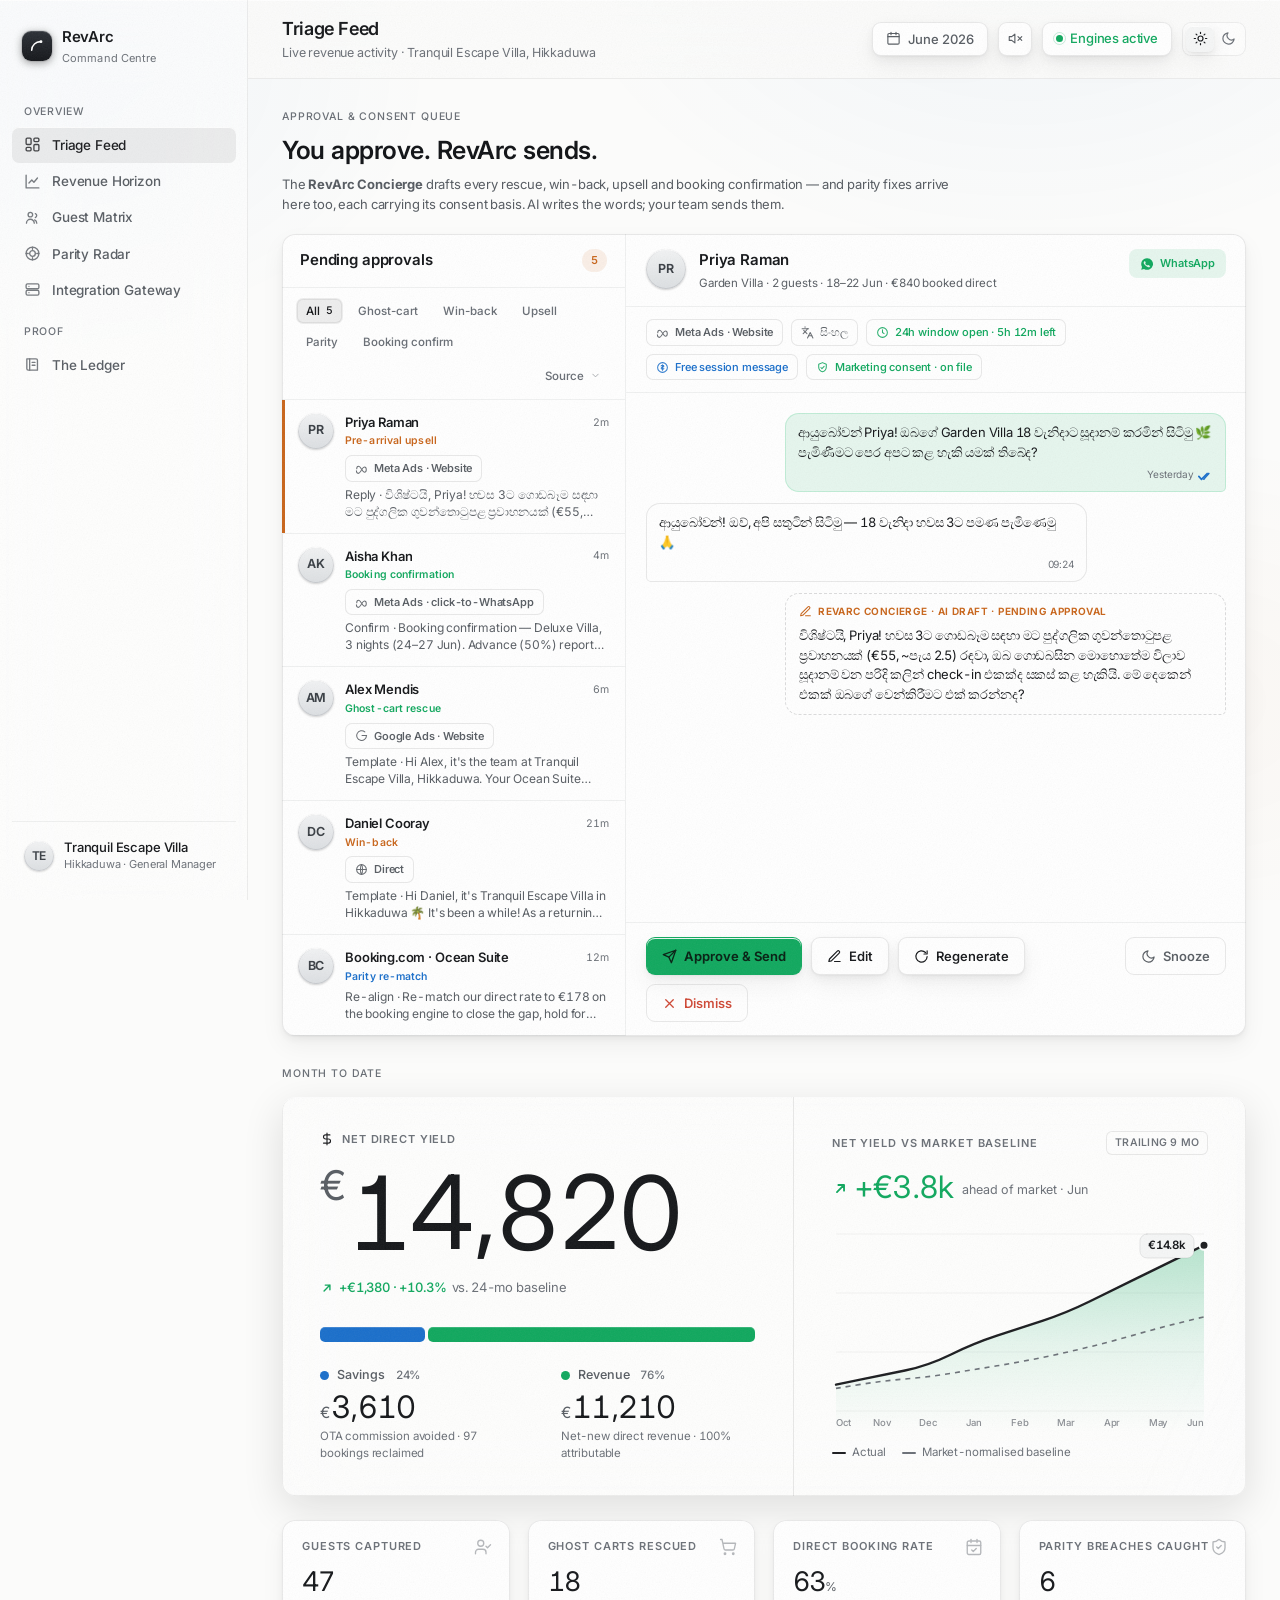
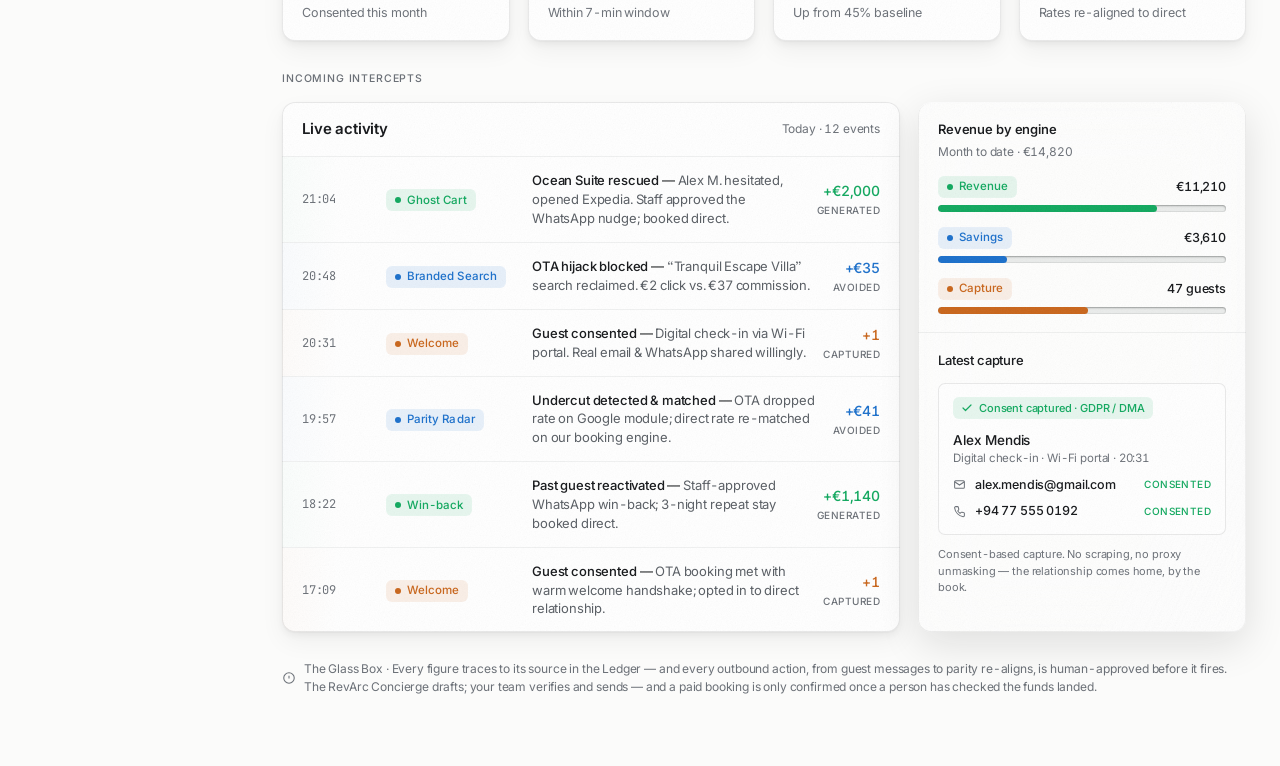
==== commit 8da31fe3: "Sync RevArc Command Centre demo pages, design docs, and validation tooling." ====
--- a/index.html
+++ b/index.html
@@ -6,7 +6,10 @@
 <title>RevArc Command Centre · Triage Feed · v10</title>
 <link rel="preconnect" href="https://fonts.googleapis.com">
 <link rel="preconnect" href="https://fonts.gstatic.com" crossorigin>
-<link href="https://fonts.googleapis.com/css2?family=Inter:wght@300;400;500;600;700&family=JetBrains+Mono:wght@400;500&display=swap" rel="stylesheet" media="print" onload="this.media='all'">
+<link href="https://fonts.googleapis.com/css2?family=Inter:wght@400;500;600&family=JetBrains+Mono:wght@500&display=swap" rel="stylesheet" media="print" onload="this.media='all'">
+<noscript><link href="https://fonts.googleapis.com/css2?family=Inter:wght@400;500;600&family=JetBrains+Mono:wght@500&display=swap" rel="stylesheet"></noscript>
+<link rel="stylesheet" href="assets/revarc-perf.css">
+<script src="assets/revarc-perf.js"></script>
 <style>
 :root[data-theme="dark"]{
   --bg-base:#050607; --bg-sunken:#020303;
@@ -64,7 +67,7 @@
 .card::after,.meter::after,.panel::after,.sidebar::after,.topbar::after{content:"";position:absolute;inset:0;border-radius:inherit;z-index:3;pointer-events:none;opacity:.07;
   background-image:url("data:image/svg+xml,%3Csvg xmlns='http://www.w3.org/2000/svg' width='256' height='256'%3E%3Cfilter id='n'%3E%3CfeTurbulence type='fractalNoise' baseFrequency='0.8' numOctaves='4' stitchTiles='stitch'/%3E%3CfeColorMatrix type='saturate' values='0'/%3E%3C/filter%3E%3Crect width='100%25' height='100%25' filter='url(%23n)'/%3E%3C/svg%3E");background-size:256px 256px}
 .card.sheen::before,.panel.sheen::before{content:"";position:absolute;inset:0;border-radius:inherit;z-index:3;pointer-events:none;opacity:.07;
-  background-image:url("data:image/svg+xml,%3Csvg xmlns='http://www.w3.org/2000/svg' width='256' height='256'%3E%3Cfilter id='n'%3E%3CfeTurbulence type='fractalNoise' baseFrequency='0.8' numOctaves='4' stitchTiles='stitch'/%3E%3CfeColorMatrix type='saturate' values='0'/%3E%3C/filter%3E%3Crect width='100%25' height='100%25' filter='url(%23n)'/%3E%3C/svg%3E");background-size:256px 256px}
+  background-image:url("data:image/svg+xml,%3Csvg xmlns='http://www.w3.org/2000/svg' width='256' height='256'%3E%3Cfilter id='n2'%3E%3CfeTurbulence type='fractalNoise' baseFrequency='0.8' numOctaves='4' stitchTiles='stitch'/%3E%3CfeColorMatrix type='saturate' values='0'/%3E%3C/filter%3E%3Crect width='100%25' height='100%25' filter='url(%23n2)'/%3E%3C/svg%3E");background-size:256px 256px}
 .tnum{font-variant-numeric:tabular-nums}
 .mono{font-family:'JetBrains Mono',monospace;font-variant-numeric:tabular-nums;letter-spacing:-.015em}
 ::selection{background:var(--accent-subtle)}
@@ -281,13 +284,35 @@
 .q-hero .section-eyebrow{margin-bottom:11px}
 .q-hero-title{font-size:clamp(21px,2.1vw,25px);font-weight:600;letter-spacing:-.02em;line-height:1.18;color:var(--text-primary);margin-bottom:9px}
 .q-hero-sub{font-size:13px;color:var(--text-secondary);line-height:1.55;max-width:680px}
-.q-filters{display:flex;flex-wrap:wrap;gap:6px;padding:11px 14px;border-bottom:1px solid var(--border-subtle);position:relative;z-index:2}
-.qf{display:inline-flex;align-items:center;gap:6px;height:26px;padding:0 10px;border-radius:7px;border:1px solid var(--border-default);background:var(--surface-2);color:var(--text-secondary);font-size:11.5px;font-weight:520;font-family:inherit;cursor:pointer;transition:.2s var(--ease-out)}
-.qf:hover{border-color:var(--border-strong);color:var(--text-primary)}
-.qf.on{background:var(--accent-subtle);color:var(--accent);border-color:transparent;box-shadow:inset 0 0 0 1px var(--glass-brd)}
-.qf .qf-n{font-variant-numeric:tabular-nums;font-size:10.5px;color:var(--text-tertiary)}
+.q-filters{display:flex;flex-wrap:wrap;align-items:center;gap:8px;padding:10px 14px;border-bottom:1px solid var(--border-subtle);position:relative;z-index:5}
+.qf-row{display:flex;flex-wrap:wrap;align-items:center;gap:5px;flex:1 1 auto;min-width:0}
+.qf{display:inline-flex;align-items:center;gap:6px;height:26px;padding:0 9px;border-radius:7px;border:1px solid transparent;background:none;color:var(--text-tertiary);font-size:11.5px;font-weight:520;font-family:inherit;cursor:pointer;transition:.2s var(--ease-out)}
+.qf:hover{background:var(--surface-2);color:var(--text-primary)}
+.qf.on{background:var(--accent-subtle);color:var(--accent);box-shadow:inset 0 0 0 1px var(--glass-brd)}
+.qf .qf-n{font-variant-numeric:tabular-nums;font-size:10.5px;color:var(--text-tertiary);display:none}
+.qf.on .qf-n,.qf:hover .qf-n{display:inline}
 .qf.on .qf-n{color:var(--accent)}
-.qf .qf-dot{width:6px;height:6px;border-radius:50%;background:var(--c,var(--text-tertiary))}
+.q-srcdd{position:relative;margin-left:auto;flex:none}
+.q-srcdd-btn{display:inline-flex;align-items:center;gap:6px;height:26px;padding:0 9px;border-radius:7px;border:1px solid transparent;background:none;color:var(--text-tertiary);font-size:11.5px;font-weight:520;font-family:inherit;cursor:pointer;transition:.2s var(--ease-out)}
+.q-srcdd-btn:hover{background:var(--surface-2);color:var(--text-primary)}
+.q-srcdd-btn.on{background:var(--accent-subtle);color:var(--accent);box-shadow:inset 0 0 0 1px var(--glass-brd)}
+.q-srcdd-btn .qf-ic{display:inline-flex;align-items:center;width:13px;height:13px}
+.q-srcdd-btn .qf-ic svg{width:13px;height:13px}
+.q-srcdd-cv{width:11px;height:11px;opacity:.6;transition:transform .2s var(--ease-out)}
+.q-srcdd.open .q-srcdd-cv{transform:rotate(180deg)}
+.q-srcdd-menu{position:absolute;right:0;top:calc(100% + 7px);min-width:194px;background:var(--surface-1);border:1px solid var(--border-default);border-radius:10px;padding:5px;box-shadow:0 10px 30px rgba(0,0,0,.30);display:none;flex-direction:column;gap:1px;z-index:60}
+.q-srcdd.open .q-srcdd-menu{display:flex}
+.q-srcdd-opt{display:flex;align-items:center;gap:9px;width:100%;height:31px;padding:0 9px;border:none;background:none;border-radius:7px;color:var(--text-secondary);font-size:12px;font-weight:520;font-family:inherit;cursor:pointer;text-align:left;transition:.15s var(--ease-out)}
+.q-srcdd-opt:hover{background:var(--surface-2);color:var(--text-primary)}
+.q-srcdd-opt.on{color:var(--accent)}
+.q-srcdd-opt .qf-ic{display:inline-flex;align-items:center;width:14px;height:14px;flex:none}
+.q-srcdd-opt .qf-ic svg{width:14px;height:14px}
+.q-srcdd-opt .opt-l{flex:1;white-space:nowrap}
+.q-srcdd-opt .qf-n{font-variant-numeric:tabular-nums;font-size:10.5px;color:var(--text-tertiary)}
+.q-srcdd-opt.on .qf-n{color:var(--accent)}
+.q-srcdd-ck{width:13px;height:13px;color:var(--accent);flex:none}
+.tb.src{font-weight:560}
+.q-main .tb.src{margin-top:6px}
 .inbox{display:grid;grid-template-columns:344px 1fr;align-items:stretch;min-height:540px}
 .inbox-queue{border-right:1px solid var(--border-subtle);display:flex;flex-direction:column;min-width:0}
 .queue-head{display:flex;align-items:center;justify-content:space-between;padding:15px 18px;border-bottom:1px solid var(--border-subtle);position:relative;z-index:2}
@@ -410,13 +435,16 @@
       <div class="q-hero">
         <div class="section-eyebrow">Approval &amp; Consent Queue</div>
         <div class="q-hero-title">You approve. RevArc sends.</div>
-        <div class="q-hero-sub">Every rescue, win-back and parity fix arrives here as a draft &mdash; each carrying its consent basis. <span style="white-space:nowrap">AI writes the words;</span> <span style="white-space:nowrap">your team sends them.</span></div>
+        <div class="q-hero-sub">The <b>RevArc Concierge</b> drafts every rescue, win-back, upsell and booking confirmation &mdash; and parity fixes arrive here too, each carrying its consent basis. <span style="white-space:nowrap">AI writes the words;</span> <span style="white-space:nowrap">your team sends them.</span></div>
       </div>
       <div class="panel lift anim d1" style="margin-bottom:30px">
         <div class="inbox">
           <div class="inbox-queue">
             <div class="queue-head"><h3>Pending approvals</h3><span class="queue-count" id="qCount">0</span></div>
-            <div class="q-filters" id="qFilters"></div>
+            <div class="q-filters">
+              <div class="qf-row" id="qFilters"></div>
+              <div class="q-srcdd" id="qSrcDd"></div>
+            </div>
             <div class="queue-list" id="queueList"></div>
           </div>
           <div class="inbox-thread" id="thread"></div>
@@ -507,13 +535,14 @@
         </div>
       </div>
 
-      <div class="foot-note"><svg width="14" height="14" viewBox="0 0 24 24" fill="none" stroke="currentColor" stroke-width="1.8"><circle cx="12" cy="12" r="9"/><path d="M12 8v5M12 16h.01"/></svg>The Glass Box · Every figure traces to its source in the Ledger — and every outbound action, from guest messages to parity re-aligns, is human-approved before it fires. AI drafts; your team sends.</div>
+      <div class="foot-note"><svg width="14" height="14" viewBox="0 0 24 24" fill="none" stroke="currentColor" stroke-width="1.8"><circle cx="12" cy="12" r="9"/><path d="M12 8v5M12 16h.01"/></svg>The Glass Box · Every figure traces to its source in the Ledger — and every outbound action, from guest messages to parity re-aligns, is human-approved before it fires. The RevArc Concierge drafts; your team verifies and sends — and a paid booking is only confirmed once a person has checked the funds landed.</div>
     </main>
   </div>
 </div>
 
 <script>
 const reduce = matchMedia('(prefers-reduced-motion: reduce)').matches;
+const lowPerf = window.rkPerf ? rkPerf.low : (reduce || matchMedia('(max-width:760px)').matches || matchMedia('(pointer:coarse)').matches);
 let chartReady=false, booted=false;
 
 (function(){
@@ -617,7 +646,7 @@
 
 // ---- moving sheen on glass (scroll-driven) ----
 const scroller=document.querySelector('.main')||window;
-function updateSheen(){const sc=document.querySelector('.content');const y=window.scrollY||document.documentElement.scrollTop;document.documentElement.style.setProperty('--sheen',Math.min(y/700,1)*100+'%');}
+function updateSheen(){if(lowPerf)return;const sc=document.querySelector('.content');const y=window.scrollY||document.documentElement.scrollTop;document.documentElement.style.setProperty('--sheen',Math.min(y/700,1)*100+'%');}
 addEventListener('scroll',updateSheen,{passive:true});
 
 // ---- odometer ----
@@ -648,7 +677,7 @@
 function renderChart(){
   const c=document.getElementById('yieldChart'); if(!c)return;
   const wrap=c.parentElement;
-  const ratio=window.devicePixelRatio||1;
+  const ratio=window.rkPerf?rkPerf.dpr():(window.devicePixelRatio||1);
   const W=Math.max(wrap.clientWidth,10), H=Math.max(wrap.clientHeight||96,40);
   c.width=W*ratio; c.height=H*ratio; c.style.width=W+'px'; c.style.height=H+'px';
   const ctx=c.getContext('2d'); ctx.setTransform(ratio,0,0,ratio,0,0); ctx.clearRect(0,0,W,H);
@@ -766,24 +795,38 @@
 /* ===== Approval Inbox (human-in-the-loop) ===== */
 const INBOX=[
   {id:'g1',name:'Priya Raman',initials:'PR',c1:'var(--concierge)',c2:'var(--yield)',
-   type:'Pre-arrival upsell',typeColor:'var(--concierge)',time:'2m',flow:'upsell',channel:{label:'WhatsApp',icon:'wa',color:'var(--yield)',bg:'var(--yield-bg)'},
+   type:'Pre-arrival upsell',typeColor:'var(--concierge)',time:'2m',flow:'upsell',lang:'සිංහල',source:{id:'meta',path:'website'},channel:{label:'WhatsApp',icon:'wa',color:'var(--yield)',bg:'var(--yield-bg)'},
    ctx:'Garden Villa \u00b7 2 guests \u00b7 18\u201322 Jun \u00b7 \u20ac840 booked direct',
    window:{open:true,text:'24h window open \u00b7 5h 12m left'},
    cost:'Free session message',consentText:'Marketing consent \u00b7 on file',
    phase:'freeform',
    history:[
-     {dir:'out',text:"Hi Priya! We're getting your Garden Villa ready for the 18th \ud83c\udf3f Anything we can arrange before you arrive?",time:'Yesterday'},
-     {dir:'in',text:"Hi! Yes we're excited \u2014 arriving around 3pm on the 18th \ud83d\ude4f",time:'09:24'}
+     {dir:'out',text:"ආයුබෝවන් Priya! ඔබගේ Garden Villa 18 වැනිදාට සූදානම් කරමින් සිටිමු 🌿 පැමිණීමට පෙර අපට කළ හැකි යමක් තිබේද?",time:'Yesterday'},
+     {dir:'in',text:"ආයුබෝවන්! ඔව්, අපි සතුටින් සිටිමු — 18 වැනිදා හවස 3ට පමණ පැමිණෙමු 🙏",time:'09:24'}
    ],
    draft:{kind:'freeform',variants:[
-     "Wonderful, Priya! For a 3pm arrival I can hold a private airport transfer (\u20ac55, ~2.5h) and pre-arrange early check-in so your villa's ready the moment you land. Shall I add either to your booking?",
-     "Lovely! Since you're arriving mid-afternoon, would you like a chilled welcome platter and a sunset kayak session on the 19th? Both go straight onto your direct booking \u2014 no deposit needed.",
-     "Perfect timing \ud83d\ude4f We have a Garden Villa upgrade to the Ocean-view suite for your dates at \u20ac40/night direct. Want me to pencil it in alongside an early check-in?"
+     "විශිෂ්ටයි, Priya! හවස 3ට ගොඩබෑම සඳහා මට පුද්ගලික ගුවන්තොටුපළ ප්‍රවාහනයක් (€55, ~පැය 2.5) රඳවා, ඔබ ගොඩබසින මොහොතේම විලාව සූදානම් වන පරිදි කලින් check-in එකක්ද සකස් කළ හැකියි. මේ දෙකෙන් එකක් ඔබගේ වෙන්කිරීමට එක් කරන්නද?",
+     "සුන්දරයි! ඔබ දහවල් කාලයේ ගොඩබසින නිසා, සිසිල් welcome platter එකක් සහ 19 වැනිදා හිරු බසින වේලාවේ kayak සැරියක් කැමතිද? මේ දෙකම කෙලින්ම ඔබගේ direct වෙන්කිරීමට එකතු වේ — කිසිදු තැන්පතුවක් අවශ්‍ය නැහැ.",
+     "කදිම වේලාවක් 🙏 ඔබගේ දිනවලට Garden Villa එක Ocean-view suite එකට උසස් කිරීමක් €40/රැයකට direct ලෙස අප සතුව තිබේ. කලින් check-in එකක් සමඟ එය වෙන්කර තබන්නද?"
    ],vIndex:0},
    revenue:180,feedDetail:'Pre-arrival upsell approved \u2014 airport transfer + early check-in confirmed direct.'},
 
+  {id:'c1',name:'Aisha Khan',initials:'AK',c1:'var(--yield)',c2:'var(--concierge)',
+   type:'Booking confirmation',typeColor:'var(--yield)',time:'4m',flow:'confirm',lang:'English',source:{id:'meta',path:'whatsapp'},channel:{label:'WhatsApp',icon:'wa',color:'var(--yield)',bg:'var(--yield-bg)'},
+   ctx:'Deluxe Villa · 3 nights · 24–27 Jun · 50% advance reported received',
+   window:{open:true,text:'Manual confirmation · funds not yet verified'},
+   cost:'Human-verified · never automatic',consentText:'Service consent · on file',
+   phase:'action',note:'Advance (50%) reported received · a PDF receipt is forgeable',
+   history:[
+     {dir:'in',text:"Hi, I've sent the 50% advance for the Deluxe Villa (24–27 Jun) — receipt attached 🙏",time:'08:10'}
+   ],
+   draft:{kind:'action',label:'Booking confirmation · pending your approval',labelIcon:'shield',previewLabel:'Confirm · ',confirm:true,variants:[
+     'Booking confirmation — Deluxe Villa, 3 nights (24–27 Jun). Advance (50%) reported received. Verify the funds actually landed in the bank account, then confirm the booking. RevArc never auto-confirms a paid booking — a person checks the money arrived first; a PDF receipt is forgeable.'
+   ],vIndex:0},
+   revenue:null,feedDetail:'Booking confirmed — Deluxe Villa, advance verified in-account before confirmation.'},
+
   {id:'g2',name:'Alex Mendis',initials:'AM',c1:'var(--yield)',c2:'var(--sentinel)',
-   type:'Ghost-cart rescue',typeColor:'var(--yield)',time:'6m',flow:'ghost',channel:{label:'WhatsApp',icon:'wa',color:'var(--yield)',bg:'var(--yield-bg)'},
+   type:'Ghost-cart rescue',typeColor:'var(--yield)',time:'6m',flow:'ghost',lang:'English',source:{id:'google',path:'website'},channel:{label:'WhatsApp',icon:'wa',color:'var(--yield)',bg:'var(--yield-bg)'},
    ctx:'Ocean Suite \u00b7 19\u201321 Jun \u00b7 \u20ac2,000 cart abandoned \u00b7 consented 20:31',
    window:{open:false,text:'Outside 24h window \u00b7 template required'},
    cost:'Utility template \u00b7 ~\u20ac0.04',consentText:'Service consent \u00b7 on file',
@@ -801,7 +844,7 @@
    revenue:2000,feedDetail:'Ghost cart rescued \u2014 Ocean Suite booked direct after approved nudge.'},
 
   {id:'g3',name:'Daniel Cooray',initials:'DC',c1:'var(--concierge)',c2:'var(--sentinel)',
-   type:'Win-back',typeColor:'var(--concierge)',time:'21m',flow:'winback',channel:{label:'WhatsApp',icon:'wa',color:'var(--yield)',bg:'var(--yield-bg)'},
+   type:'Win-back',typeColor:'var(--concierge)',time:'21m',flow:'winback',lang:'English',source:{id:'direct'},channel:{label:'WhatsApp',icon:'wa',color:'var(--yield)',bg:'var(--yield-bg)'},
    ctx:'Last stay: Mar 2025 \u00b7 Beachfront \u00b7 \u20ac455 OTA lifetime \u2192 target direct',
    window:{open:false,text:'Outside 24h window \u00b7 marketing template'},
    cost:'Marketing template \u00b7 ~\u20ac0.06',consentText:'Marketing consent \u00b7 on file',
@@ -849,7 +892,10 @@
   snooze:'<svg viewBox="0 0 24 24" fill="none" stroke="currentColor" stroke-width="1.9" stroke-linecap="round" stroke-linejoin="round"><path d="M21 12.8A9 9 0 1 1 11.2 3a7 7 0 0 0 9.8 9.8z"/></svg>',
   x:'<svg viewBox="0 0 24 24" fill="none" stroke="currentColor" stroke-width="2.1" stroke-linecap="round" stroke-linejoin="round"><path d="M18 6L6 18M6 6l12 12"/></svg>',
   ticks:'<svg viewBox="0 0 18 12" fill="none" stroke="currentColor" stroke-width="2" stroke-linecap="round" stroke-linejoin="round"><path d="M1 6.5l3.2 3.5L11 3"/><path d="M7 9.8L7.6 9 13 3"/></svg>',
-  globe:'<svg viewBox="0 0 24 24" fill="none" stroke="currentColor" stroke-width="1.9" stroke-linecap="round" stroke-linejoin="round"><circle cx="12" cy="12" r="9"/><path d="M3 12h18M12 3c2.6 2.6 2.6 15.4 0 18M12 3c-2.6 2.6-2.6 15.4 0 18"/></svg>'
+  globe:'<svg viewBox="0 0 24 24" fill="none" stroke="currentColor" stroke-width="1.9" stroke-linecap="round" stroke-linejoin="round"><circle cx="12" cy="12" r="9"/><path d="M3 12h18M12 3c2.6 2.6 2.6 15.4 0 18M12 3c-2.6 2.6-2.6 15.4 0 18"/></svg>',
+  lang:'<svg viewBox="0 0 24 24" fill="none" stroke="currentColor" stroke-width="1.9" stroke-linecap="round" stroke-linejoin="round"><path d="m5 8 6 6"/><path d="m4 14 6-6 2-3"/><path d="M2 5h12"/><path d="M7 2h1"/><path d="m22 22-5-10-5 10"/><path d="M14 18h6"/></svg>',
+  meta:'<svg viewBox="0 0 24 24" fill="none" stroke="currentColor" stroke-width="1.9" stroke-linecap="round" stroke-linejoin="round"><path d="M3.2 12.4c0-2.7 1.4-4.6 3.4-4.6 2.3 0 3.7 2.7 5.4 5.5 1.7 2.8 3.1 5.5 5.4 5.5 2 0 3.4-2 3.4-4.7s-1.4-4.7-3.4-4.7c-2.3 0-3.7 2.7-5.4 5.5C9.7 18.2 8.3 21 6 21c-2 0-3.4-2-3.4-4.7"/></svg>',
+  google:'<svg viewBox="0 0 24 24" fill="none" stroke="currentColor" stroke-width="1.9" stroke-linecap="round" stroke-linejoin="round"><path d="M21.2 12.2a9 9 0 1 1-3.1-6.8"/><path d="M21.4 12.2H13"/></svg>'
 };
 let queueFilter='all';
 const FLOWS=[
@@ -857,25 +903,59 @@
   {id:'ghost',label:'Ghost-cart',color:'var(--yield)'},
   {id:'winback',label:'Win-back',color:'var(--concierge)'},
   {id:'upsell',label:'Upsell',color:'var(--concierge)'},
-  {id:'parity',label:'Parity',color:'var(--sentinel)'}
+  {id:'parity',label:'Parity',color:'var(--sentinel)'},
+  {id:'confirm',label:'Booking confirm',color:'var(--yield)'}
 ];
 function flowCount(f){ return f==='all'?INBOX.length:INBOX.filter(i=>i.flow===f).length; }
+const SOURCES=[
+  {id:'all',label:'All'},
+  {id:'meta',label:'Meta Ads',icon:'meta'},
+  {id:'google',label:'Google Ads',icon:'google'},
+  {id:'direct',label:'Direct',icon:'globe'}
+];
+let srcFilter='all';
+function srcCount(s){ return s==='all'?INBOX.length:INBOX.filter(i=>i.source&&i.source.id===s).length; }
+function srcPathLabel(p){ return p==='whatsapp'?'click-to-WhatsApp':p==='website'?'Website':''; }
+function srcChip(it){ if(!it.source)return ''; const m=SOURCES.find(s=>s.id===it.source.id); if(!m)return ''; const g=(m.icon&&ICON[m.icon])||ICON.globe||''; const p=srcPathLabel(it.source.path); return '<span class="tb src">'+g+esc(m.label)+(p?' \u00b7 '+p:'')+'</span>'; }
 function renderFilters(){
   const el=document.getElementById('qFilters'); if(!el)return;
   el.innerHTML=FLOWS.map(f=>{
-    const dot=f.color?'<span class="qf-dot" style="--c:'+f.color+'"></span>':'';
-    return '<button class="qf'+(queueFilter===f.id?' on':'')+'" data-f="'+f.id+'">'+dot+f.label+'<span class="qf-n">'+flowCount(f.id)+'</span></button>';
+    return '<button class="qf'+(queueFilter===f.id?' on':'')+'" data-f="'+f.id+'">'+f.label+'<span class="qf-n">'+flowCount(f.id)+'</span></button>';
   }).join('');
   el.querySelectorAll('.qf').forEach(b=>b.addEventListener('click',()=>{ queueFilter=b.dataset.f; renderQueue(); }));
+}
+function renderSrcDropdown(){
+  const el=document.getElementById('qSrcDd'); if(!el)return;
+  const cur=SOURCES.find(s=>s.id===srcFilter)||SOURCES[0];
+  const active=srcFilter!=='all';
+  const cv='<svg class="q-srcdd-cv" viewBox="0 0 24 24" fill="none" stroke="currentColor" stroke-width="2" stroke-linecap="round" stroke-linejoin="round"><path d="m6 9 6 6 6-6"/></svg>';
+  const ck='<svg class="q-srcdd-ck" viewBox="0 0 24 24" fill="none" stroke="currentColor" stroke-width="2.4" stroke-linecap="round" stroke-linejoin="round"><path d="M20 6 9 17l-5-5"/></svg>';
+  const bg=(active&&cur.icon&&ICON[cur.icon])?('<span class="qf-ic">'+ICON[cur.icon]+'</span>'):'';
+  const blabel=active?cur.label:'Source';
+  el.innerHTML='<button type="button" class="q-srcdd-btn'+(active?' on':'')+'" aria-haspopup="true" aria-expanded="false">'+bg+blabel+cv+'</button>'+
+    '<div class="q-srcdd-menu" role="menu">'+SOURCES.map(s=>{
+      const g=(s.icon&&ICON[s.icon])?('<span class="qf-ic">'+ICON[s.icon]+'</span>'):'<span class="qf-ic"></span>';
+      const on=srcFilter===s.id;
+      return '<button type="button" class="q-srcdd-opt'+(on?' on':'')+'" role="menuitemradio" aria-checked="'+(on?'true':'false')+'" data-s="'+s.id+'">'+g+'<span class="opt-l">'+s.label+'</span><span class="qf-n">'+srcCount(s.id)+'</span>'+(on?ck:'')+'</button>';
+    }).join('')+'</div>';
+  const btn=el.querySelector('.q-srcdd-btn');
+  btn.addEventListener('click',function(e){ e.stopPropagation(); const open=el.classList.toggle('open'); btn.setAttribute('aria-expanded',open?'true':'false'); });
+  el.querySelectorAll('.q-srcdd-opt').forEach(function(o){ o.addEventListener('click',function(e){ e.stopPropagation(); srcFilter=o.dataset.s; el.classList.remove('open'); renderQueue(); }); });
+  if(!window.__rkSrcDdInit){
+    window.__rkSrcDdInit=true;
+    document.addEventListener('click',function(e){ const dd=document.getElementById('qSrcDd'); if(dd&&!dd.contains(e.target)){ dd.classList.remove('open'); const b=dd.querySelector('.q-srcdd-btn'); if(b)b.setAttribute('aria-expanded','false'); } });
+    document.addEventListener('keydown',function(e){ if(e.key==='Escape'){ const dd=document.getElementById('qSrcDd'); if(dd){ dd.classList.remove('open'); const b=dd.querySelector('.q-srcdd-btn'); if(b)b.setAttribute('aria-expanded','false'); } } });
+  }
 }
 function renderInbox(){ renderQueue(); renderThread(); }
 function renderQueue(){
   const list=document.getElementById('queueList'); if(!list)return;
   const cnt=document.getElementById('qCount'); if(cnt)cnt.textContent=INBOX.length;
   renderFilters();
-  const items=queueFilter==='all'?INBOX:INBOX.filter(i=>i.flow===queueFilter);
+  renderSrcDropdown();
+  const items=INBOX.filter(i=>(queueFilter==='all'||i.flow===queueFilter)&&(srcFilter==='all'||(i.source&&i.source.id===srcFilter)));
   if(!INBOX.length){ list.innerHTML='<div class="q-empty">All caught up \u2014 no drafts awaiting approval.</div>'; return; }
-  if(!items.length){ const fl=FLOWS.find(f=>f.id===queueFilter); list.innerHTML='<div class="q-empty">No '+(fl?fl.label.toLowerCase():'')+' items awaiting approval.</div>'; return; }
+  if(!items.length){ list.innerHTML='<div class="q-empty">No matching items awaiting approval.</div>'; return; }
   list.innerHTML=items.map(it=>{
     let prev;
     if(it.phase==='awaiting') prev='Sent \u2014 awaiting guest reply\u2026';
@@ -884,7 +964,7 @@
     return '<div class="q-item '+(it.id===selId?'sel':'')+'" data-id="'+it.id+'" style="--c:'+it.typeColor+'">'+
       '<div class="q-av" style="--c1:'+it.c1+';--c2:'+it.c2+'">'+it.initials+'</div>'+
       '<div class="q-main"><div class="q-top"><span class="q-name">'+esc(it.name)+'</span><span class="q-time">'+it.time+'</span></div>'+
-      '<div class="q-type" style="color:'+it.typeColor+'">'+it.type+'</div>'+
+      '<div class="q-type" style="color:'+it.typeColor+'">'+it.type+'</div>'+srcChip(it)+
       '<div class="q-prev">'+esc(prev)+'</div></div></div>';
   }).join('');
   list.querySelectorAll('.q-item').forEach(el=>el.addEventListener('click',()=>{ selId=el.dataset.id; editing=false; renderInbox(); }));
@@ -894,7 +974,8 @@
   const it=inboxCurrent();
   if(!it){ t.innerHTML='<div class="q-empty" style="margin:auto">Select an approval to review the draft.</div>'; return; }
   const win=it.window;
-  const badges='<span class="tb '+(win.open?'ok':'warn')+'">'+ICON.clock+win.text+'</span>'+
+  const langBadge=it.lang?('<span class="tb">'+ICON.lang+esc(it.lang)+'</span>'):'';
+  const badges=srcChip(it)+langBadge+'<span class="tb '+(win.open?'ok':'warn')+'">'+ICON.clock+win.text+'</span>'+
     '<span class="tb info">'+ICON.coin+it.cost+'</span>'+
     '<span class="tb ok">'+ICON.shield+it.consentText+'</span>';
   let convo='';
@@ -906,14 +987,15 @@
   if(it.phase==='awaiting') convo+='<div class="wa-day">Awaiting guest reply\u2026</div>';
   if(it.draft){
     const isT=it.draft.kind==='template';
-    const dlabel=it.draft.label?(((it.draft.labelIcon&&ICON[it.draft.labelIcon])||ICON.edit)+' '+it.draft.label):(isT?ICON.wa+' WhatsApp template \u00b7 pending approval':ICON.edit+' AI draft \u00b7 pending approval');
+    const dlabel=it.draft.label?(((it.draft.labelIcon&&ICON[it.draft.labelIcon])||ICON.edit)+' '+it.draft.label):(isT?ICON.wa+' RevArc Concierge · WhatsApp template \u00b7 pending approval':ICON.edit+' RevArc Concierge · AI draft \u00b7 pending approval');
     convo+='<div class="bub draft '+(isT?'tmpl':'')+'"><span class="dlabel">'+dlabel+'</span><div class="dtext">'+esc(it.draft.text)+'</div></div>';
   }
   let actions;
   if(it.draft){
-    actions='<button class="btn primary approve-anim" id="btnApprove">'+ICON.send+(editing?'Save &amp; approve':'Approve &amp; Send')+'</button>'+
-      '<button class="btn" id="btnEdit">'+ICON.edit+(editing?'Done editing':'Edit')+'</button>'+
-      '<button class="btn" id="btnRegen">'+ICON.regen+'Regenerate</button>'+
+    const isConfirm=!!it.draft.confirm;
+    actions='<button class="btn primary approve-anim" id="btnApprove">'+(isConfirm?ICON.shield:ICON.send)+(isConfirm?(editing?'Save &amp; confirm':'Funds verified &rarr; Confirm booking'):(editing?'Save &amp; approve':'Approve &amp; Send'))+'</button>'+
+      (isConfirm?'':('<button class="btn" id="btnEdit">'+ICON.edit+(editing?'Done editing':'Edit')+'</button>'+
+      '<button class="btn" id="btnRegen">'+ICON.regen+'Regenerate</button>'))+
       '<span class="spacer"></span>'+
       '<button class="btn ghost" id="btnSnooze">'+ICON.snooze+'Snooze</button>'+
       '<button class="btn ghost danger" id="btnDismiss">'+ICON.x+'Dismiss</button>';
@@ -972,7 +1054,10 @@
     if(it.flow==='parity'){
       /* reconciled MTD headline pinned to Ledger; approval shown in live feed only */
       addApprovedFeedRow(it.name, it.feedDetail, it.savingAmt?('+'+eur(it.savingAmt)):'Re-aligned', it.savingAmt?'Avoided':'Approved');
-      showToast('Re-align approved \u00b7 logged to the Ledger \u00b7 demo only');
+      showToast('Re-align approved · logged to the Ledger · demo only');
+    } else if(it.flow==='confirm'){
+      addApprovedFeedRow(it.name, it.feedDetail, 'Confirmed', 'Funds verified');
+      showToast('Booking confirmed · funds verified by you · demo only');
     } else {
       /* reconciled MTD headline pinned to Ledger; approval shown in live feed only */
       addApprovedFeedRow(it.name, it.feedDetail, it.revenue?('+'+eur(it.revenue)):'Sent', it.revenue?'Generated':'Approved');
@@ -1026,8 +1111,8 @@
   setOdometer(document.getElementById('ndy'),0);
   requestAnimationFrame(()=>setOdometer(document.getElementById('ndy'),revenue+savings));
   document.querySelectorAll('.num').forEach(countUp);
-  fillBars(); updateSheen();
-  setInterval(pushEvent, 11000);
+  fillBars(); if(!lowPerf) updateSheen();
+  if(window.rkPerf) rkPerf.tick(pushEvent,11000,30000); else setInterval(pushEvent, 11000);
 });
 </script>
 <style>
--- a/assets/revarc-perf.css
+++ b/assets/revarc-perf.css
@@ -0,0 +1,34 @@
+/* RevArc mobile performance — lighter compositing, fewer repaints */
+
+@media (max-width:760px),(pointer:coarse){
+  :root{
+    --glass-blur:none;
+    --glass-fill:var(--surface-1);
+    --topbar-fill:var(--surface-1);
+    --hover-shadow:var(--elev);
+  }
+  .sidebar,.topbar,.card.glass,.panel.glass,.theme-toggle,.live-chip,.period-switch,.rk-mnav{
+    backdrop-filter:none!important;
+    -webkit-backdrop-filter:none!important;
+  }
+  .sheen::after{display:none!important}
+  .tilt{will-change:auto}
+  .cdot,.sd,.rhpulse{animation:none!important}
+  .rk-nav-backdrop,.rk-more-pop,.wb-overlay{
+    backdrop-filter:none!important;
+    -webkit-backdrop-filter:none!important;
+  }
+  .rk-more-pop{background:var(--surface-1)!important}
+}
+
+@media (max-width:760px),(pointer:coarse){
+  html{scroll-behavior:auto}
+  .content{-webkit-overflow-scrolling:touch}
+}
+
+@media (max-width:760px){
+  .panel,.card.glass:not(.hero-card){
+    content-visibility:auto;
+    contain-intrinsic-size:auto 360px;
+  }
+}
